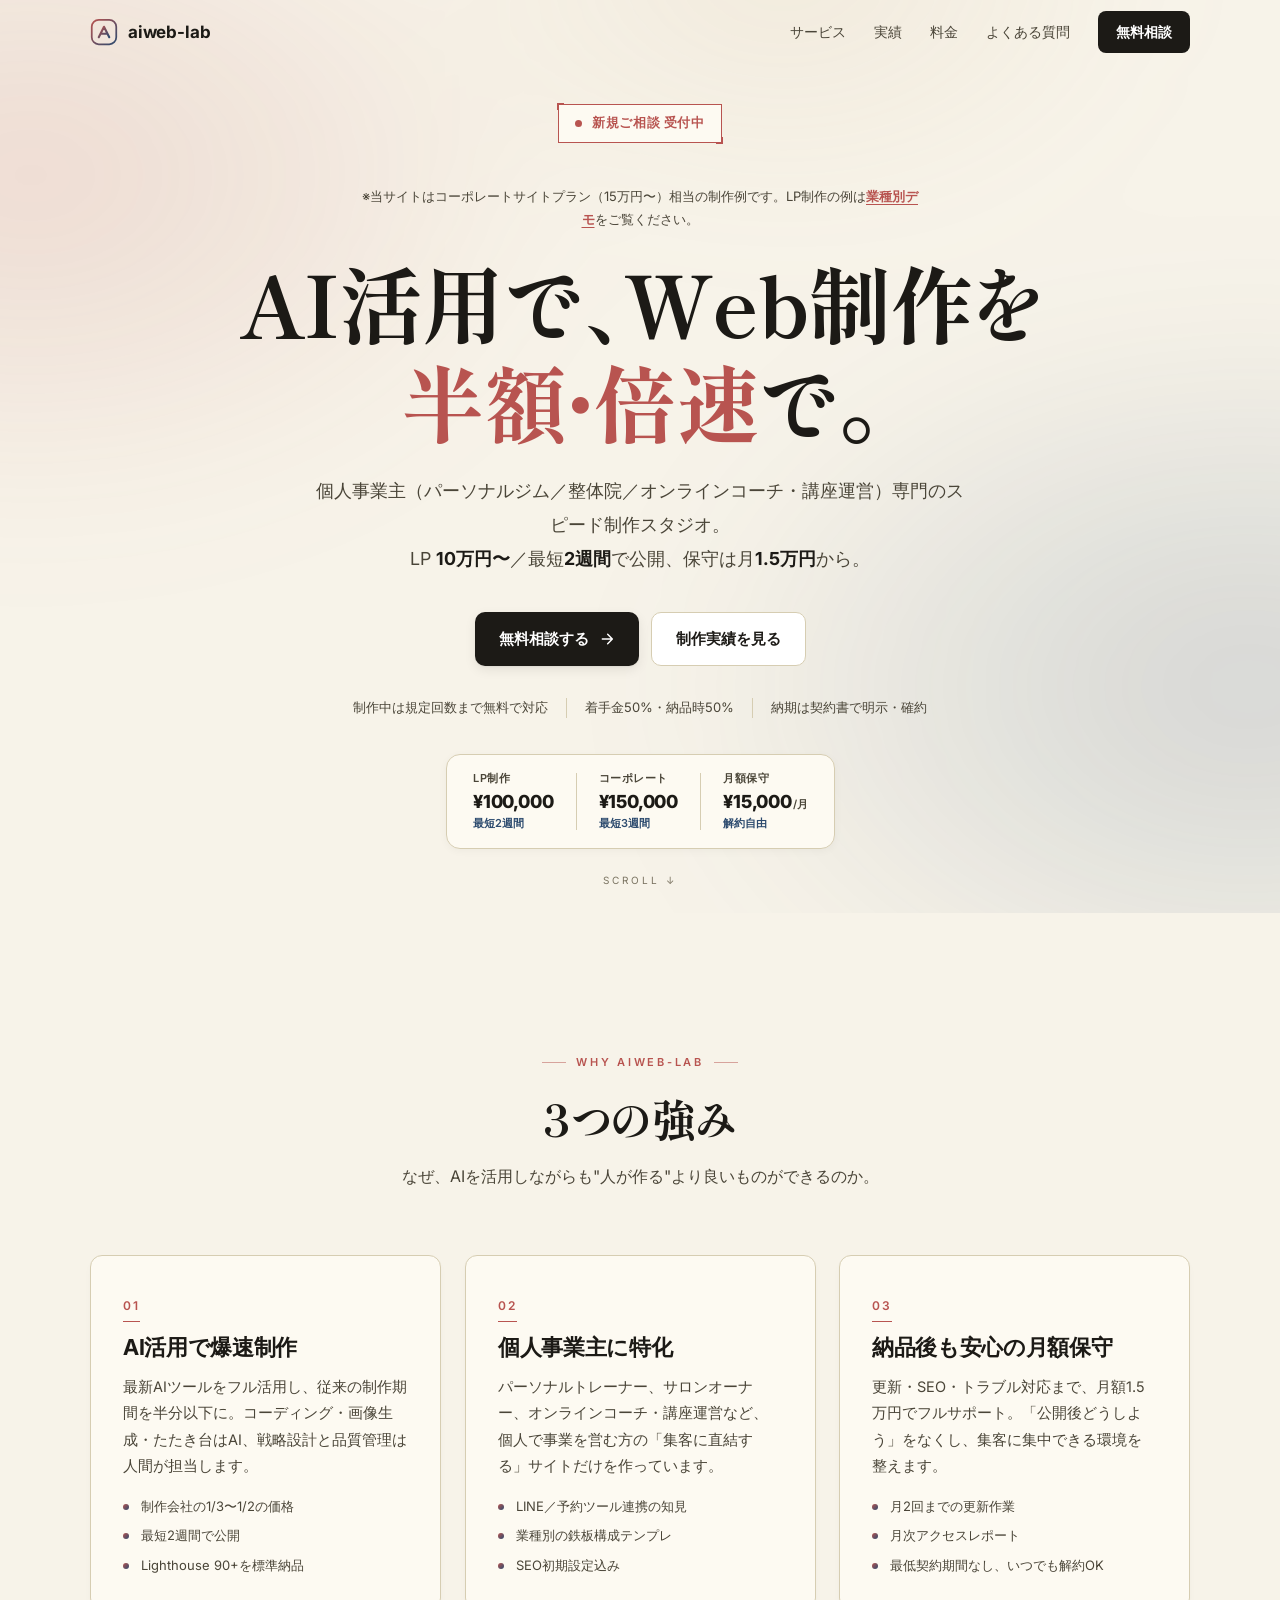
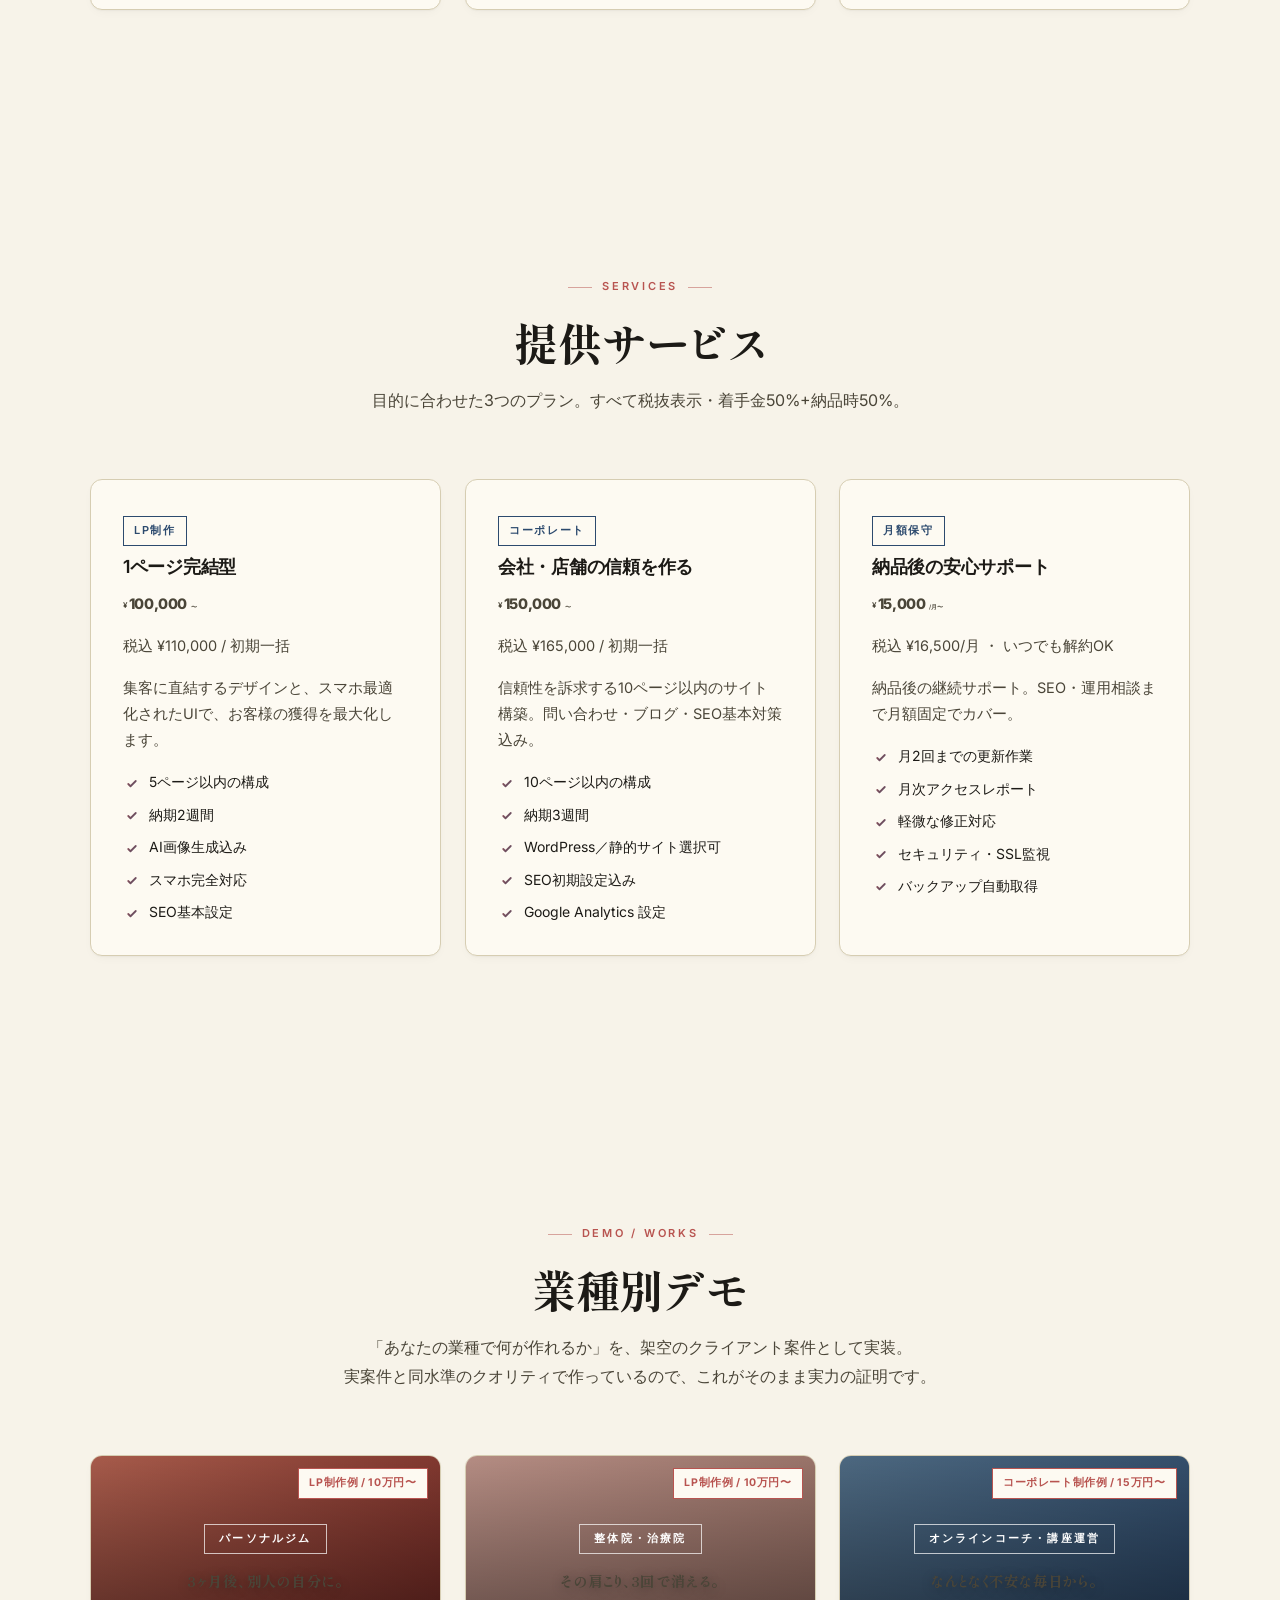
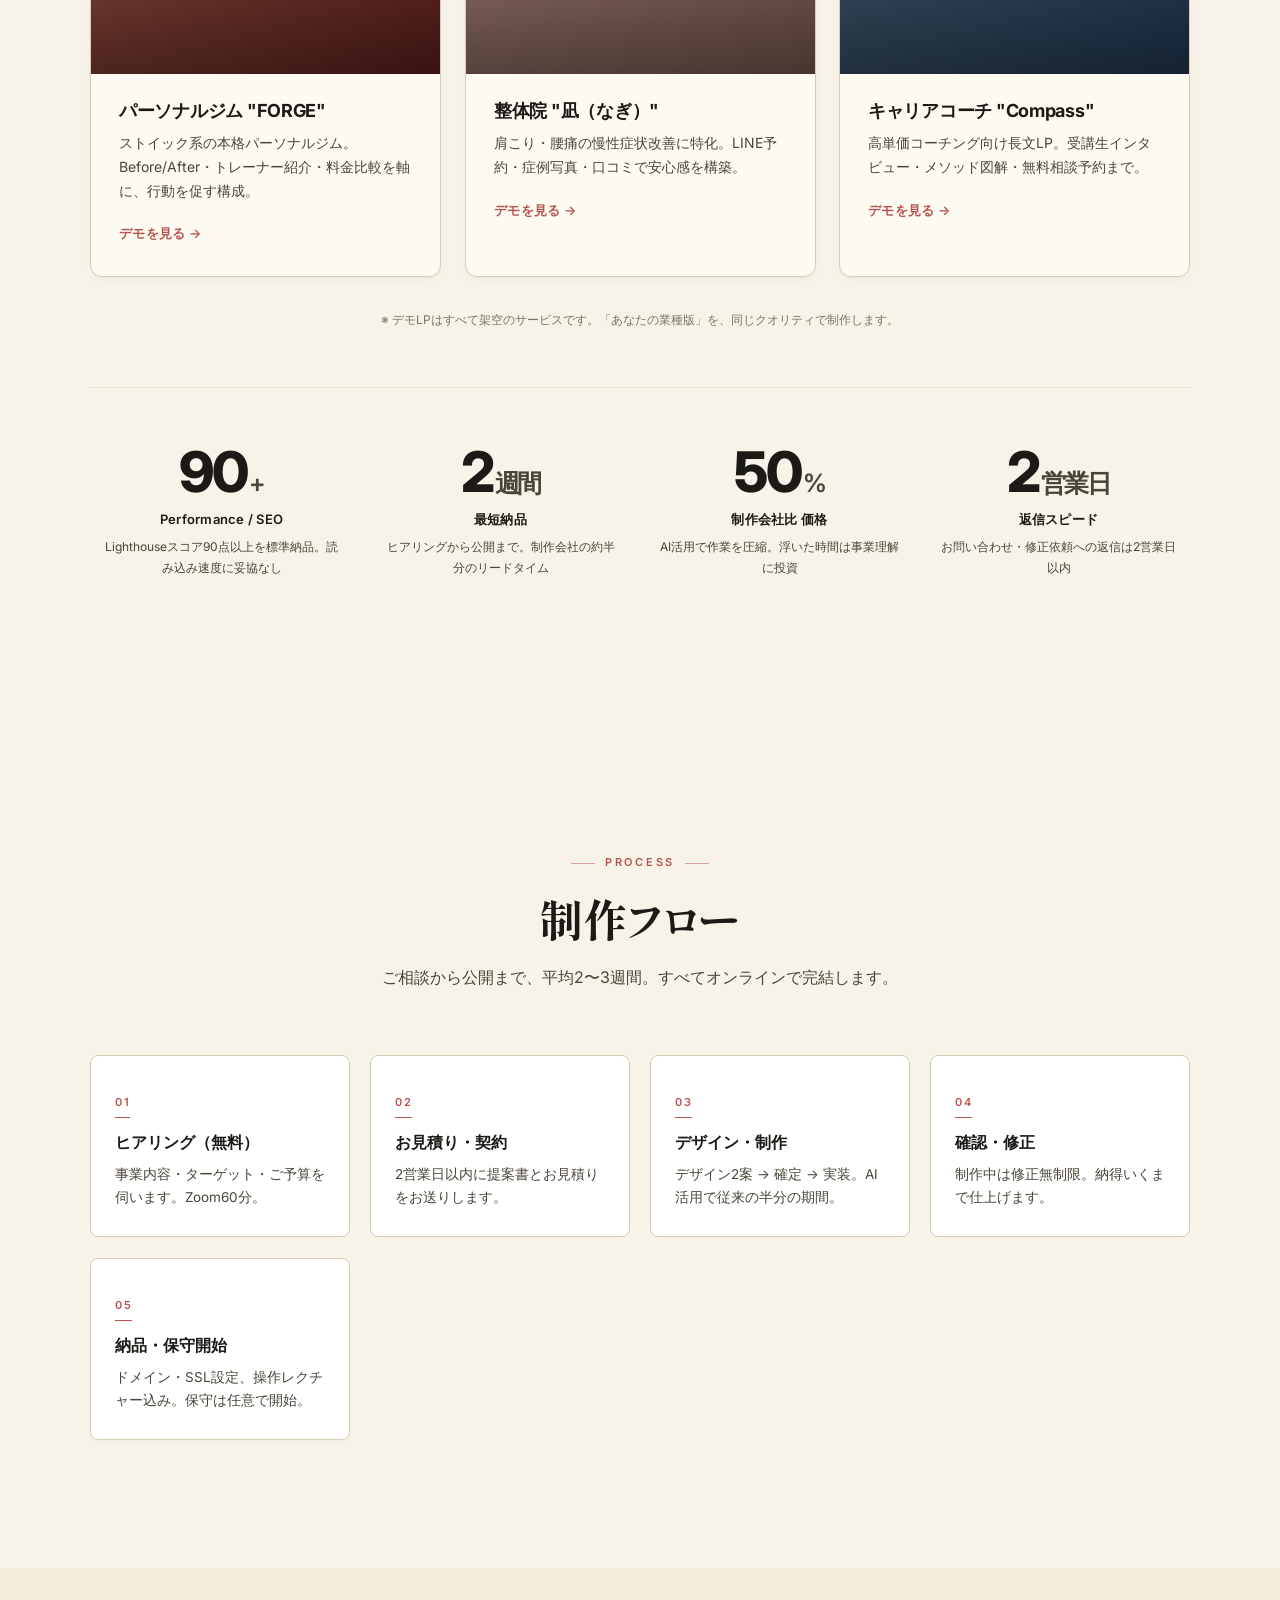
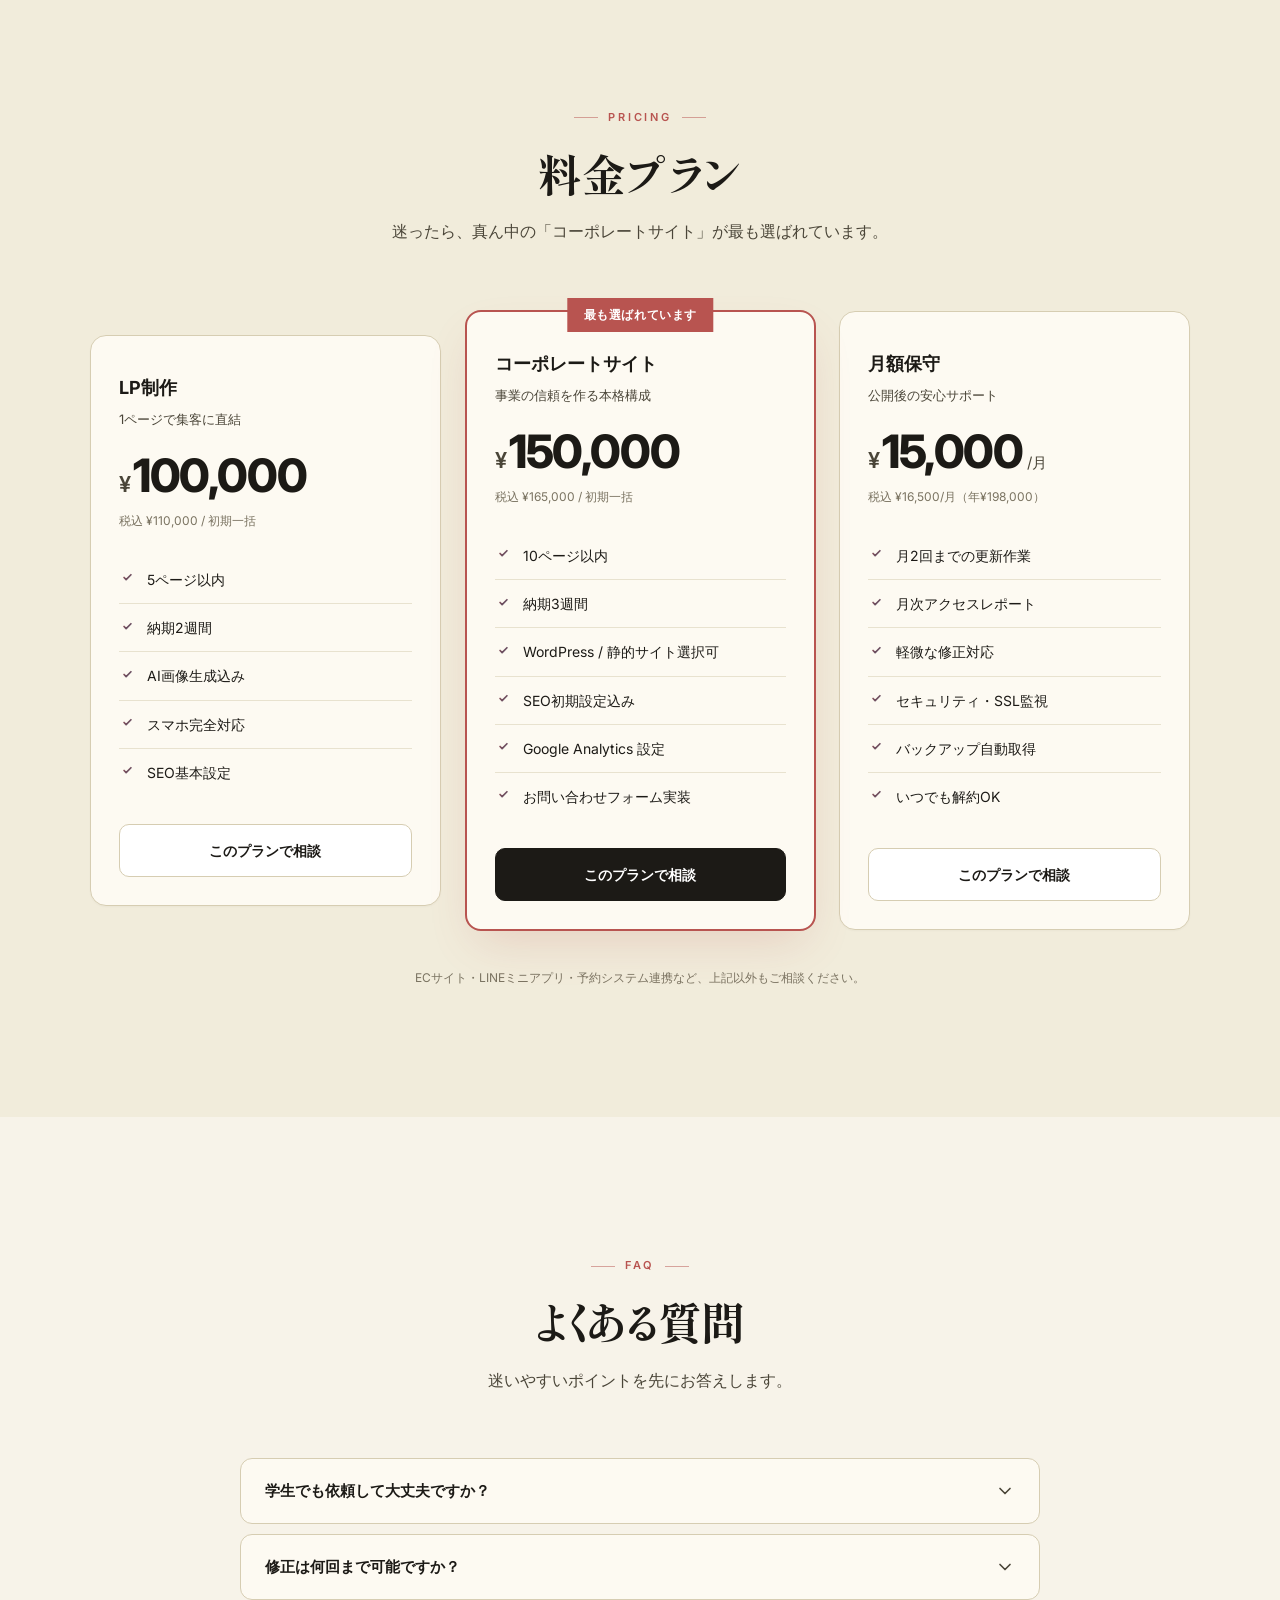
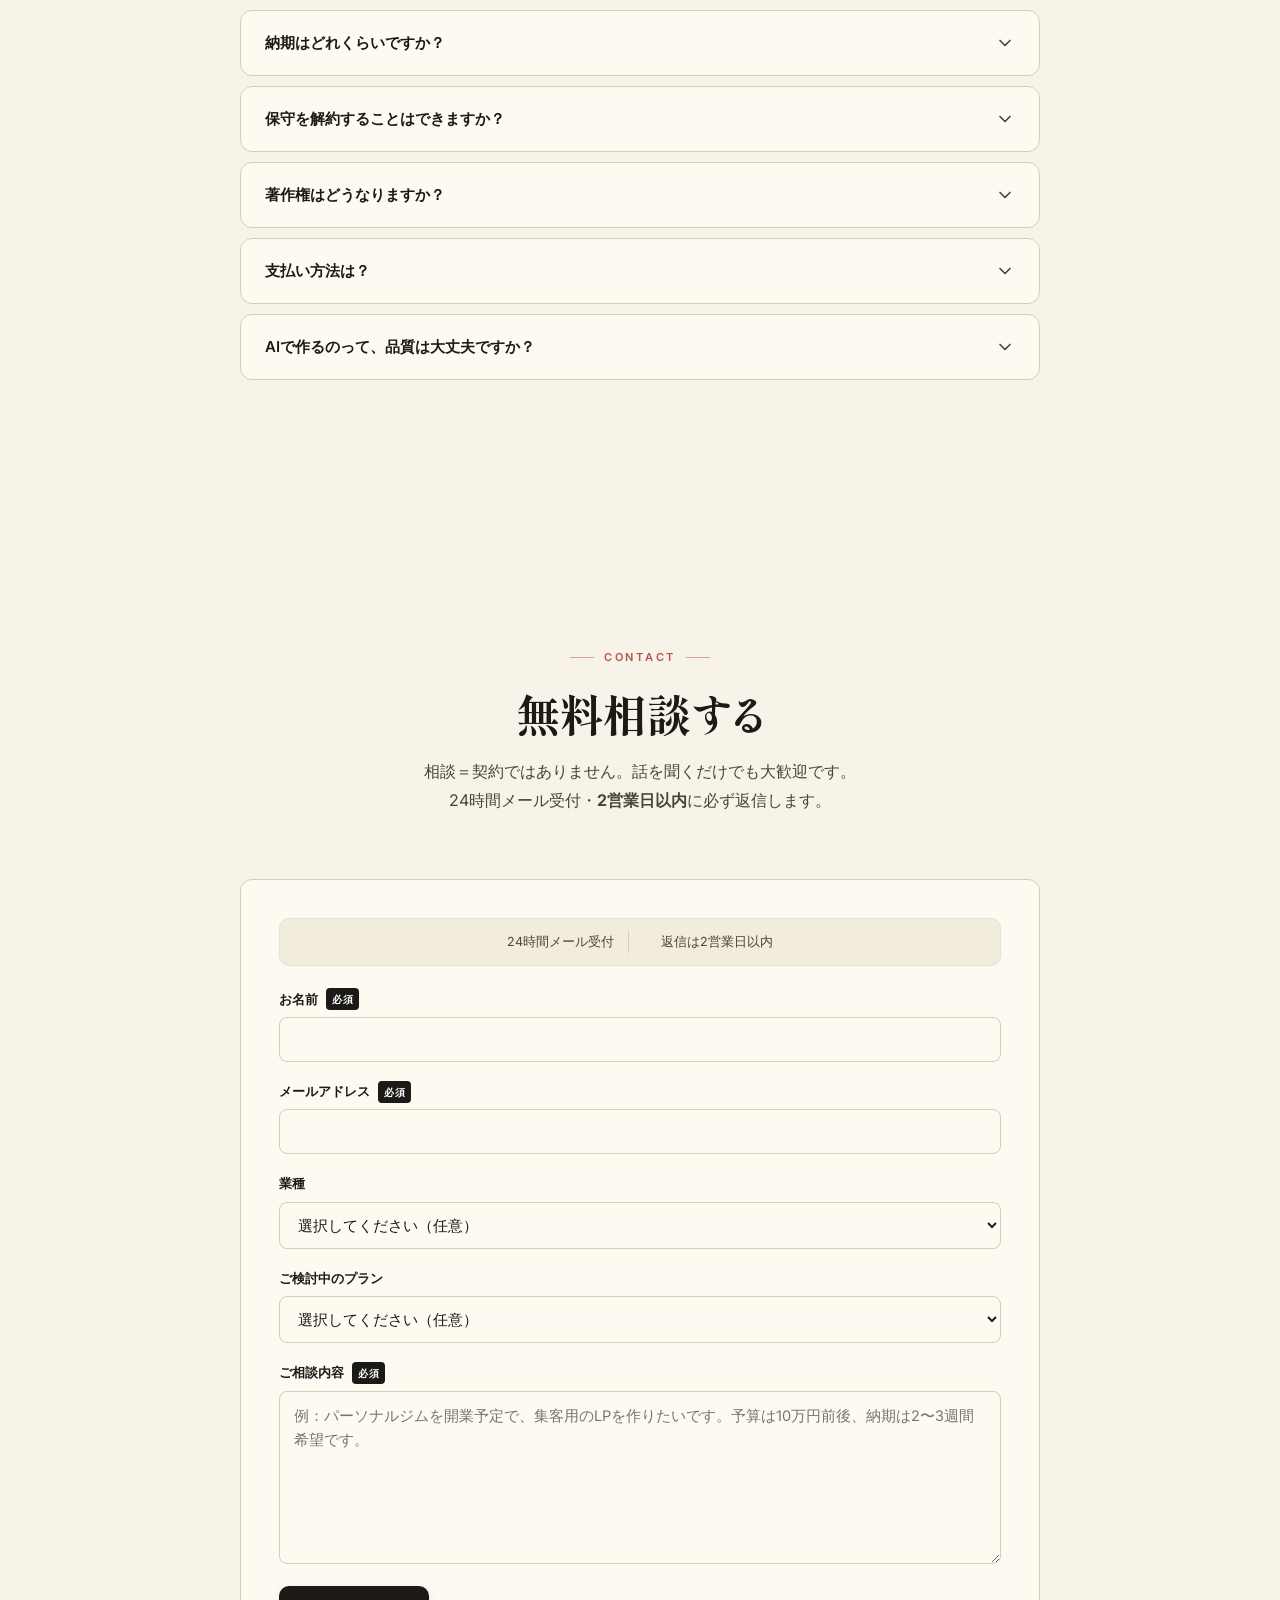
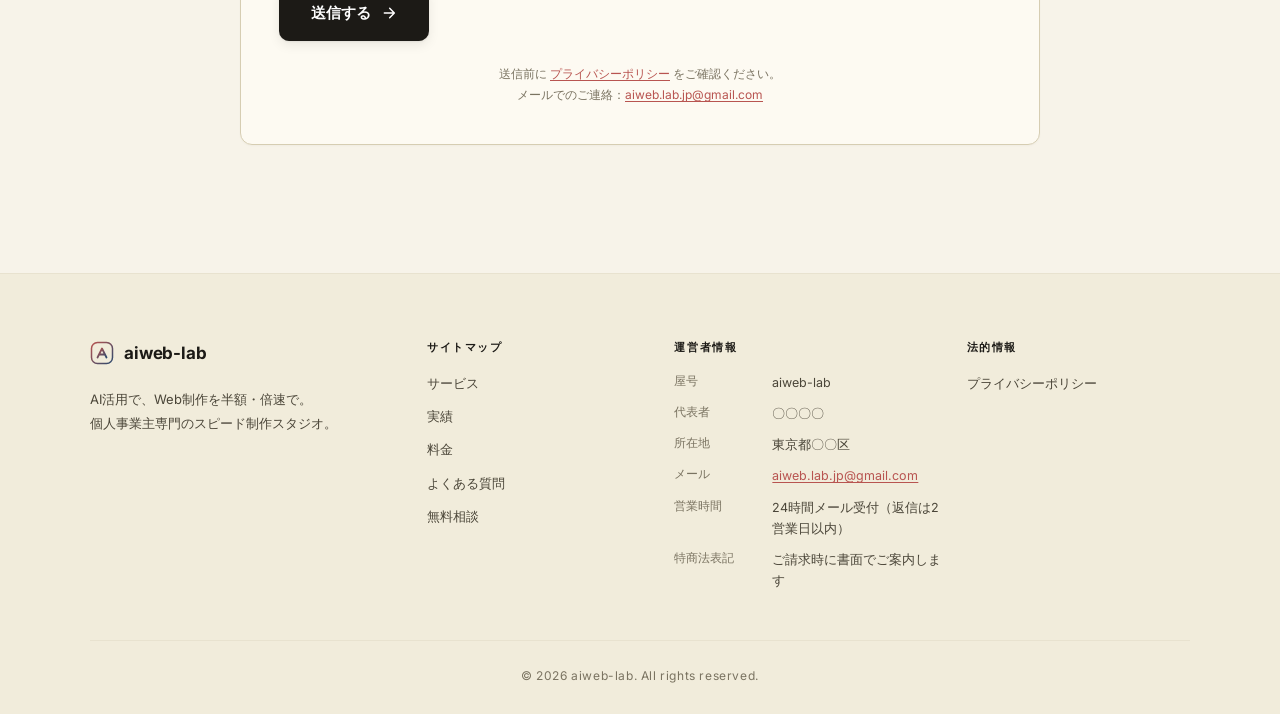
==== index.html @ 54e16741 "Add files via upload" ====
<!DOCTYPE html>
<html lang="ja">
<head>
<meta charset="UTF-8">
<meta name="viewport" content="width=device-width,initial-scale=1,viewport-fit=cover">
<meta name="format-detection" content="telephone=no">
<meta name="theme-color" content="#ffffff">

<title>aiweb-lab｜AI活用で、Web制作を半額・倍速で。個人事業主専門のスピード制作スタジオ</title>
<meta name="description" content="aiweb-labは個人事業主（パーソナルジム・整体院・オンラインコーチ）専門のWeb制作スタジオ。AI活用で従来の半額・倍速。LP10万円〜／コーポレート15万円〜／月額保守1.5万円。最短2週間で公開。">
<meta name="robots" content="index,follow,max-image-preview:large">
<link rel="canonical" href="https://aiweb-lab.com/">

<meta property="og:type" content="website">
<meta property="og:site_name" content="aiweb-lab">
<meta property="og:title" content="aiweb-lab｜AI活用で、Web制作を半額・倍速で。">
<meta property="og:description" content="個人事業主専門。LP10万円〜／コーポレート15万円〜／保守1.5万円/月。AI活用で最短2週間納品。">
<meta property="og:url" content="https://aiweb-lab.com/">
<meta property="og:image" content="https://aiweb-lab.com/assets/img/og-image.png">
<meta property="og:image:width" content="1200">
<meta property="og:image:height" content="630">
<meta property="og:locale" content="ja_JP">
<meta name="twitter:card" content="summary_large_image">
<meta name="twitter:title" content="aiweb-lab｜AI活用で、Web制作を半額・倍速で。">
<meta name="twitter:description" content="個人事業主専門のスピード制作スタジオ。LP10万円〜／最短2週間。">
<meta name="twitter:image" content="https://aiweb-lab.com/assets/img/og-image.png">

<link rel="icon" href="assets/img/favicon.ico" sizes="32x32">
<link rel="icon" href="assets/img/icon.svg" type="image/svg+xml">
<link rel="apple-touch-icon" href="assets/img/apple-touch-icon.png">

<link rel="preconnect" href="https://fonts.googleapis.com">
<link rel="preconnect" href="https://fonts.gstatic.com" crossorigin>
<link rel="preload" as="style" href="https://fonts.googleapis.com/css2?family=Inter:wght@400;500;600;700&family=Shippori+Mincho:wght@500;700;800&display=swap" onload="this.onload=null;this.rel='stylesheet'">
<noscript><link rel="stylesheet" href="https://fonts.googleapis.com/css2?family=Inter:wght@400;500;600;700&family=Shippori+Mincho:wght@500;700;800&display=swap"></noscript>
<link rel="stylesheet" href="assets/css/style.css">

<script type="application/ld+json">
{
  "@context":"https://schema.org",
  "@graph":[
    {
      "@type":"Organization",
      "@id":"https://aiweb-lab.com/#org",
      "name":"aiweb-lab",
      "alternateName":"AI Web Lab",
      "url":"https://aiweb-lab.com/",
      "logo":"https://aiweb-lab.com/assets/img/logo.png",
      "description":"AIを活用した個人事業主向けWeb制作・保守運用スタジオ",
      "areaServed":"JP",
      "foundingDate":"2026",
      "email":"aiweb.lab.jp@gmail.com"
    },
    {
      "@type":"Service",
      "@id":"https://aiweb-lab.com/#svc",
      "name":"AI活用Webサイト制作",
      "provider":{"@id":"https://aiweb-lab.com/#org"},
      "areaServed":"JP",
      "serviceType":"Web Development",
      "offers":[
        {"@type":"Offer","name":"LP制作","price":"100000","priceCurrency":"JPY"},
        {"@type":"Offer","name":"コーポレートサイト制作","price":"150000","priceCurrency":"JPY"},
        {"@type":"Offer","name":"月額保守","price":"15000","priceCurrency":"JPY","priceSpecification":{"@type":"UnitPriceSpecification","billingIncrement":1,"unitCode":"MON"}}
      ]
    },
    {
      "@type":"FAQPage",
      "mainEntity":[
        {"@type":"Question","name":"学生でも依頼して大丈夫ですか？","acceptedAnswer":{"@type":"Answer","text":"はい、もちろんです。実務経験と最新AIツールを活用し、プロと同等の品質を提供しています。デモサイトもご覧いただけます。"}},
        {"@type":"Question","name":"修正は何回まで可能ですか？","acceptedAnswer":{"@type":"Answer","text":"制作期間中は無制限です。納品後は月額保守内で対応します。"}},
        {"@type":"Question","name":"納期はどれくらいですか？","acceptedAnswer":{"@type":"Answer","text":"LPで2週間、コーポレートで3週間が目安です。お急ぎの場合はご相談ください。"}},
        {"@type":"Question","name":"保守は解約できますか？","acceptedAnswer":{"@type":"Answer","text":"はい、いつでも可能です。最低契約期間はありません。"}},
        {"@type":"Question","name":"著作権はどうなりますか？","acceptedAnswer":{"@type":"Answer","text":"納品後、デザイン・コードの権利はすべてお客様に帰属します。"}},
        {"@type":"Question","name":"支払い方法は？","acceptedAnswer":{"@type":"Answer","text":"銀行振込に対応しています。着手金50% + 納品時50%の2回払いが基本です。"}}
      ]
    }
  ]
}
</script>

<!-- GA4 (本番ドメインでのみロード。G-XXXXXXXXXX を実IDに差し替え) -->
<script>
window.dataLayer=window.dataLayer||[];function gtag(){dataLayer.push(arguments)}
if(location.hostname==='aiweb-lab.com'){
  const s=document.createElement('script');
  s.async=true;s.src='https://www.googletagmanager.com/gtag/js?id=G-XXXXXXXXXX';
  document.head.appendChild(s);
  gtag('js',new Date());
  gtag('config','G-XXXXXXXXXX',{anonymize_ip:true});
}
</script>
</head>
<body>

<a class="skip-link" href="#main">本文へスキップ</a>

<header class="site-header" data-elevated="false">
  <div class="container header-inner">
    <a href="#" class="brand" aria-label="aiweb-lab トップへ">
      <span class="brand-mark" aria-hidden="true">
        <svg viewBox="0 0 32 32" width="28" height="28"><defs><linearGradient id="lg" x1="0" y1="0" x2="1" y2="1"><stop offset="0%" stop-color="#b85450"/><stop offset="100%" stop-color="#2c4a6e"/></linearGradient></defs><rect x="2" y="2" width="28" height="28" rx="8" fill="none" stroke="url(#lg)" stroke-width="2"/><path d="M10 22 L16 10 L22 22 M12.5 18 H19.5" stroke="url(#lg)" stroke-width="2.4" stroke-linecap="round" stroke-linejoin="round" fill="none"/></svg>
      </span>
      <span class="brand-text">aiweb-lab</span>
    </a>
    <nav class="site-nav" id="site-nav" data-open="false" aria-label="グローバルナビ">
      <a href="#services">サービス</a>
      <a href="#demos">実績</a>
      <a href="#pricing">料金</a>
      <a href="#faq">よくある質問</a>
      <a class="nav-cta" href="#contact">無料相談</a>
    </nav>
    <button class="burger" aria-expanded="false" aria-controls="site-nav" aria-label="メニューを開く">
      <span></span><span></span><span></span>
    </button>
  </div>
</header>

<main id="main">

<!-- ============ HERO ============ -->
<section class="hero" aria-labelledby="hero-h">
  <div class="hero-bg" aria-hidden="true"></div>
  <div class="hero-grain" aria-hidden="true"></div>
  <div class="container hero-inner">
    <span class="badge reveal">
      <i class="dot" aria-hidden="true"></i>
      新規ご相談 受付中
    </span>
    <p class="hero-notice reveal" style="--d:.03s">
      ※当サイトはコーポレートサイトプラン（15万円〜）相当の制作例です。LP制作の例は<a href="#demos">業種別デモ</a>をご覧ください。
    </p>
    <h1 id="hero-h" class="reveal" style="--d:.05s">
      AI活用で、Web制作を<br>
      <span class="grad">半額・倍速</span>で。
    </h1>
    <p class="hero-sub reveal" style="--d:.15s">
      個人事業主（パーソナルジム／整体院／オンラインコーチ・講座運営）専門のスピード制作スタジオ。<br>
      LP <b>10万円〜</b>／最短<b>2週間</b>で公開、保守は月<b>1.5万円</b>から。
    </p>
    <div class="cta-row reveal" style="--d:.25s">
      <a class="btn-primary magnet" href="#contact">
        無料相談する
        <svg width="16" height="16" viewBox="0 0 24 24" fill="none" aria-hidden="true"><path d="M5 12h14M13 5l7 7-7 7" stroke="currentColor" stroke-width="2.2" stroke-linecap="round" stroke-linejoin="round"/></svg>
      </a>
      <a class="btn-ghost" href="#demos">制作実績を見る</a>
    </div>
    <ul class="hero-trust reveal" style="--d:.35s">
      <li>制作中は規定回数まで無料で対応</li>
      <li>着手金50%・納品時50%</li>
      <li>納期は契約書で明示・確約</li>
    </ul>
    <div class="hero-meta reveal" style="--d:.45s" role="list" aria-label="プラン早見表">
      <div class="meta-item" role="listitem" aria-label="LP制作 10万円 最短2週間"><span class="meta-label">LP制作</span><span class="meta-val">¥100,000</span><span class="meta-sub">最短2週間</span></div>
      <div class="meta-sep" aria-hidden="true"></div>
      <div class="meta-item" role="listitem" aria-label="コーポレートサイト 15万円 最短3週間"><span class="meta-label">コーポレート</span><span class="meta-val">¥150,000</span><span class="meta-sub">最短3週間</span></div>
      <div class="meta-sep" aria-hidden="true"></div>
      <div class="meta-item" role="listitem" aria-label="月額保守 1万5000円 解約自由"><span class="meta-label">月額保守</span><span class="meta-val">¥15,000<small>/月</small></span><span class="meta-sub">解約自由</span></div>
    </div>
  </div>
  <div class="scroll-hint" aria-hidden="true">SCROLL ↓</div>
</section>

<!-- ============ STRENGTHS ============ -->
<section id="strengths" class="section" aria-labelledby="s-strengths">
  <div class="container">
    <header class="section-head">
      <span class="eyebrow">Why aiweb-lab</span>
      <h2 id="s-strengths" class="reveal">3つの強み</h2>
      <p class="lead reveal" style="--d:.1s">なぜ、AIを活用しながらも"人が作る"より良いものができるのか。</p>
    </header>
    <div class="grid-3">
      <article class="card reveal" style="--d:.1s">
        <div class="card-num" aria-hidden="true">01</div>
        <h3>AI活用で爆速制作</h3>
        <p>最新AIツールをフル活用し、従来の制作期間を半分以下に。コーディング・画像生成・たたき台はAI、戦略設計と品質管理は人間が担当します。</p>
        <ul class="micro">
          <li>制作会社の1/3〜1/2の価格</li>
          <li>最短2週間で公開</li>
          <li>Lighthouse 90+を標準納品</li>
        </ul>
      </article>
      <article class="card reveal" style="--d:.2s">
        <div class="card-num" aria-hidden="true">02</div>
        <h3>個人事業主に特化</h3>
        <p>パーソナルトレーナー、サロンオーナー、オンラインコーチ・講座運営など、個人で事業を営む方の「集客に直結する」サイトだけを作っています。</p>
        <ul class="micro">
          <li>LINE／予約ツール連携の知見</li>
          <li>業種別の鉄板構成テンプレ</li>
          <li>SEO初期設定込み</li>
        </ul>
      </article>
      <article class="card reveal" style="--d:.3s">
        <div class="card-num" aria-hidden="true">03</div>
        <h3>納品後も安心の月額保守</h3>
        <p>更新・SEO・トラブル対応まで、月額1.5万円でフルサポート。「公開後どうしよう」をなくし、集客に集中できる環境を整えます。</p>
        <ul class="micro">
          <li>月2回までの更新作業</li>
          <li>月次アクセスレポート</li>
          <li>最低契約期間なし、いつでも解約OK</li>
        </ul>
      </article>
    </div>
  </div>
</section>

<!-- ============ SERVICES ============ -->
<section id="services" class="section" aria-labelledby="s-services">
  <div class="container">
    <header class="section-head">
      <span class="eyebrow">Services</span>
      <h2 id="s-services" class="reveal">提供サービス</h2>
      <p class="lead reveal" style="--d:.1s">目的に合わせた3つのプラン。すべて税抜表示・着手金50%+納品時50%。</p>
    </header>
    <div class="grid-3 services-grid">
      <article class="card service reveal" style="--d:.1s">
        <header>
          <span class="tag">LP制作</span>
          <h3>1ページ完結型</h3>
        </header>
        <p class="service-price"><span>¥</span>100,000<span class="unit">〜</span></p>
        <p class="service-tax">税込 ¥110,000 / 初期一括</p>
        <p>集客に直結するデザインと、スマホ最適化されたUIで、お客様の獲得を最大化します。</p>
        <ul class="checks">
          <li>5ページ以内の構成</li>
          <li>納期2週間</li>
          <li>AI画像生成込み</li>
          <li>スマホ完全対応</li>
          <li>SEO基本設定</li>
        </ul>
      </article>
      <article class="card service reveal" style="--d:.2s">
        <header>
          <span class="tag">コーポレート</span>
          <h3>会社・店舗の信頼を作る</h3>
        </header>
        <p class="service-price"><span>¥</span>150,000<span class="unit">〜</span></p>
        <p class="service-tax">税込 ¥165,000 / 初期一括</p>
        <p>信頼性を訴求する10ページ以内のサイト構築。問い合わせ・ブログ・SEO基本対策込み。</p>
        <ul class="checks">
          <li>10ページ以内の構成</li>
          <li>納期3週間</li>
          <li>WordPress／静的サイト選択可</li>
          <li>SEO初期設定込み</li>
          <li>Google Analytics 設定</li>
        </ul>
      </article>
      <article class="card service reveal" style="--d:.3s">
        <header>
          <span class="tag">月額保守</span>
          <h3>納品後の安心サポート</h3>
        </header>
        <p class="service-price"><span>¥</span>15,000<span class="unit">/月〜</span></p>
        <p class="service-tax">税込 ¥16,500/月 ・ いつでも解約OK</p>
        <p>納品後の継続サポート。SEO・運用相談まで月額固定でカバー。</p>
        <ul class="checks">
          <li>月2回までの更新作業</li>
          <li>月次アクセスレポート</li>
          <li>軽微な修正対応</li>
          <li>セキュリティ・SSL監視</li>
          <li>バックアップ自動取得</li>
        </ul>
      </article>
    </div>
  </div>
</section>

<!-- ============ DEMOS (works兼) ============ -->
<section id="demos" class="section" aria-labelledby="s-demos">
  <div class="container">
    <header class="section-head">
      <span class="eyebrow">Demo / Works</span>
      <h2 id="s-demos" class="reveal">業種別デモ</h2>
      <p class="lead reveal" style="--d:.1s">
        「あなたの業種で何が作れるか」を、架空のクライアント案件として実装。<br>
        実案件と同水準のクオリティで作っているので、これがそのまま実力の証明です。
      </p>
    </header>
    <div class="grid-3 demos-grid">
      <a class="card demo reveal" href="demos/gym.html" style="--d:.1s">
        <div class="demo-thumb gym" aria-hidden="true">
          <span class="plan-tag">LP制作例 / 10万円〜</span>
          <div class="thumb-overlay"></div>
          <div class="thumb-content">
            <span class="thumb-tag">パーソナルジム</span>
            <p class="thumb-h">3ヶ月後、別人の自分に。</p>
          </div>
        </div>
        <div class="demo-body">
          <h3>パーソナルジム "FORGE"</h3>
          <p>ストイック系の本格パーソナルジム。Before/After・トレーナー紹介・料金比較を軸に、行動を促す構成。</p>
          <span class="demo-link">デモを見る →</span>
        </div>
      </a>
      <a class="card demo reveal" href="demos/salon.html" style="--d:.2s">
        <div class="demo-thumb salon" aria-hidden="true">
          <span class="plan-tag">LP制作例 / 10万円〜</span>
          <div class="thumb-overlay"></div>
          <div class="thumb-content">
            <span class="thumb-tag">整体院・治療院</span>
            <p class="thumb-h">その肩こり、3回で消える。</p>
          </div>
        </div>
        <div class="demo-body">
          <h3>整体院 "凪（なぎ）"</h3>
          <p>肩こり・腰痛の慢性症状改善に特化。LINE予約・症例写真・口コミで安心感を構築。</p>
          <span class="demo-link">デモを見る →</span>
        </div>
      </a>
      <a class="card demo reveal" href="demos/coach.html" style="--d:.3s">
        <div class="demo-thumb coach" aria-hidden="true">
          <span class="plan-tag">コーポレート制作例 / 15万円〜</span>
          <div class="thumb-overlay"></div>
          <div class="thumb-content">
            <span class="thumb-tag">オンラインコーチ・講座運営</span>
            <p class="thumb-h">なんとなく不安な毎日から。</p>
          </div>
        </div>
        <div class="demo-body">
          <h3>キャリアコーチ "Compass"</h3>
          <p>高単価コーチング向け長文LP。受講生インタビュー・メソッド図解・無料相談予約まで。</p>
          <span class="demo-link">デモを見る →</span>
        </div>
      </a>
    </div>
    <p class="demos-note">
      ※ デモLPはすべて架空のサービスです。「あなたの業種版」を、同じクオリティで制作します。
    </p>

    <div class="metrics" aria-label="納品クオリティ指標">
      <div class="metric reveal">
        <div class="metric-num">90<small>+</small></div>
        <div class="metric-lbl">Performance / SEO</div>
        <div class="metric-desc">Lighthouseスコア90点以上を標準納品。読み込み速度に妥協なし</div>
      </div>
      <div class="metric reveal" style="--d:.1s">
        <div class="metric-num">2<small>週間</small></div>
        <div class="metric-lbl">最短納品</div>
        <div class="metric-desc">ヒアリングから公開まで。制作会社の約半分のリードタイム</div>
      </div>
      <div class="metric reveal" style="--d:.2s">
        <div class="metric-num">50<small>%</small></div>
        <div class="metric-lbl">制作会社比 価格</div>
        <div class="metric-desc">AI活用で作業を圧縮。浮いた時間は事業理解に投資</div>
      </div>
      <div class="metric reveal" style="--d:.3s">
        <div class="metric-num">2<small>営業日</small></div>
        <div class="metric-lbl">返信スピード</div>
        <div class="metric-desc">お問い合わせ・修正依頼への返信は2営業日以内</div>
      </div>
    </div>
  </div>
</section>

<!-- ============ FLOW ============ -->
<section id="flow" class="section" aria-labelledby="s-flow">
  <div class="container">
    <header class="section-head">
      <span class="eyebrow">Process</span>
      <h2 id="s-flow" class="reveal">制作フロー</h2>
      <p class="lead reveal" style="--d:.1s">ご相談から公開まで、平均2〜3週間。すべてオンラインで完結します。</p>
    </header>
    <ol class="flow">
      <li class="reveal" style="--d:.05s">
        <span class="step">01</span>
        <h3>ヒアリング（無料）</h3>
        <p>事業内容・ターゲット・ご予算を伺います。Zoom60分。</p>
      </li>
      <li class="reveal" style="--d:.1s">
        <span class="step">02</span>
        <h3>お見積り・契約</h3>
        <p>2営業日以内に提案書とお見積りをお送りします。</p>
      </li>
      <li class="reveal" style="--d:.15s">
        <span class="step">03</span>
        <h3>デザイン・制作</h3>
        <p>デザイン2案 → 確定 → 実装。AI活用で従来の半分の期間。</p>
      </li>
      <li class="reveal" style="--d:.2s">
        <span class="step">04</span>
        <h3>確認・修正</h3>
        <p>制作中は修正無制限。納得いくまで仕上げます。</p>
      </li>
      <li class="reveal" style="--d:.25s">
        <span class="step">05</span>
        <h3>納品・保守開始</h3>
        <p>ドメイン・SSL設定、操作レクチャー込み。保守は任意で開始。</p>
      </li>
    </ol>
  </div>
</section>

<!-- ============ PRICING ============ -->
<section id="pricing" class="section pricing" aria-labelledby="s-pricing">
  <div class="container">
    <header class="section-head">
      <span class="eyebrow">Pricing</span>
      <h2 id="s-pricing" class="reveal">料金プラン</h2>
      <p class="lead reveal" style="--d:.1s">迷ったら、真ん中の「コーポレートサイト」が最も選ばれています。</p>
    </header>
    <div class="plans">
      <article class="plan reveal" style="--d:.1s">
        <h3 class="plan-name">LP制作</h3>
        <p class="plan-desc">1ページで集客に直結</p>
        <p class="plan-price"><span class="cur">¥</span><span class="amt">100,000</span></p>
        <p class="plan-tax">税込 ¥110,000 / 初期一括</p>
        <ul class="plan-feats">
          <li>5ページ以内</li>
          <li>納期2週間</li>
          <li>AI画像生成込み</li>
          <li>スマホ完全対応</li>
          <li>SEO基本設定</li>
        </ul>
        <a class="plan-cta" href="#contact">このプランで相談</a>
      </article>

      <article class="plan plan-featured reveal" style="--d:.2s">
        <span class="plan-badge">最も選ばれています</span>
        <h3 class="plan-name">コーポレートサイト</h3>
        <p class="plan-desc">事業の信頼を作る本格構成</p>
        <p class="plan-price"><span class="cur">¥</span><span class="amt">150,000</span></p>
        <p class="plan-tax">税込 ¥165,000 / 初期一括</p>
        <ul class="plan-feats">
          <li>10ページ以内</li>
          <li>納期3週間</li>
          <li>WordPress / 静的サイト選択可</li>
          <li>SEO初期設定込み</li>
          <li>Google Analytics 設定</li>
          <li>お問い合わせフォーム実装</li>
        </ul>
        <a class="plan-cta plan-cta-primary" href="#contact">このプランで相談</a>
      </article>

      <article class="plan reveal" style="--d:.3s">
        <h3 class="plan-name">月額保守</h3>
        <p class="plan-desc">公開後の安心サポート</p>
        <p class="plan-price"><span class="cur">¥</span><span class="amt">15,000</span><span class="per">/月</span></p>
        <p class="plan-tax">税込 ¥16,500/月（年¥198,000）</p>
        <ul class="plan-feats">
          <li>月2回までの更新作業</li>
          <li>月次アクセスレポート</li>
          <li>軽微な修正対応</li>
          <li>セキュリティ・SSL監視</li>
          <li>バックアップ自動取得</li>
          <li>いつでも解約OK</li>
        </ul>
        <a class="plan-cta" href="#contact">このプランで相談</a>
      </article>
    </div>
    <p class="plans-note">
      ECサイト・LINEミニアプリ・予約システム連携など、上記以外もご相談ください。
    </p>
  </div>
</section>

<!-- ============ FAQ ============ -->
<section id="faq" class="section" aria-labelledby="s-faq">
  <div class="container narrow">
    <header class="section-head">
      <span class="eyebrow">FAQ</span>
      <h2 id="s-faq" class="reveal">よくある質問</h2>
      <p class="lead reveal" style="--d:.1s">迷いやすいポイントを先にお答えします。</p>
    </header>
    <div class="faq-list">
      <details class="faq-item">
        <summary>
          <span>学生でも依頼して大丈夫ですか？</span>
          <svg class="chev" viewBox="0 0 24 24" aria-hidden="true"><path d="M6 9l6 6 6-6" stroke="currentColor" stroke-width="2" fill="none" stroke-linecap="round" stroke-linejoin="round"/></svg>
        </summary>
        <div class="faq-body"><p>はい、もちろんです。実務経験と最新のAIツールを活用し、プロと同等の品質を提供しています。デモLPと月額保守の運用体制で、納品後も継続的にサポート可能です。</p></div>
      </details>
      <details class="faq-item">
        <summary>
          <span>修正は何回まで可能ですか？</span>
          <svg class="chev" viewBox="0 0 24 24" aria-hidden="true"><path d="M6 9l6 6 6-6" stroke="currentColor" stroke-width="2" fill="none" stroke-linecap="round" stroke-linejoin="round"/></svg>
        </summary>
        <div class="faq-body"><p>制作中は規定回数まで無料です。納品後は月額保守内（月2回まで）で対応します。</p></div>
      </details>
      <details class="faq-item">
        <summary>
          <span>納期はどれくらいですか？</span>
          <svg class="chev" viewBox="0 0 24 24" aria-hidden="true"><path d="M6 9l6 6 6-6" stroke="currentColor" stroke-width="2" fill="none" stroke-linecap="round" stroke-linejoin="round"/></svg>
        </summary>
        <div class="faq-body"><p>LPで2週間、コーポレートで3週間が目安です。お急ぎの場合は1週間〜での対応もご相談ください（特急料金あり）。</p></div>
      </details>
      <details class="faq-item">
        <summary>
          <span>保守を解約することはできますか？</span>
          <svg class="chev" viewBox="0 0 24 24" aria-hidden="true"><path d="M6 9l6 6 6-6" stroke="currentColor" stroke-width="2" fill="none" stroke-linecap="round" stroke-linejoin="round"/></svg>
        </summary>
        <div class="faq-body"><p>はい、いつでも可能です。最低契約期間はありません。月の途中解約も日割り対応します。</p></div>
      </details>
      <details class="faq-item">
        <summary>
          <span>著作権はどうなりますか？</span>
          <svg class="chev" viewBox="0 0 24 24" aria-hidden="true"><path d="M6 9l6 6 6-6" stroke="currentColor" stroke-width="2" fill="none" stroke-linecap="round" stroke-linejoin="round"/></svg>
        </summary>
        <div class="faq-body"><p>納品後、デザイン・コードの権利はすべてお客様に帰属します。第三者への譲渡・改変も自由です。</p></div>
      </details>
      <details class="faq-item">
        <summary>
          <span>支払い方法は？</span>
          <svg class="chev" viewBox="0 0 24 24" aria-hidden="true"><path d="M6 9l6 6 6-6" stroke="currentColor" stroke-width="2" fill="none" stroke-linecap="round" stroke-linejoin="round"/></svg>
        </summary>
        <div class="faq-body"><p>銀行振込に対応しています。<b>着手金50% + 納品時50%</b>の2回払いが基本です。法人の場合は請求書払い（月末締め翌月末払い）にも対応します。</p></div>
      </details>
      <details class="faq-item">
        <summary>
          <span>AIで作るのって、品質は大丈夫ですか？</span>
          <svg class="chev" viewBox="0 0 24 24" aria-hidden="true"><path d="M6 9l6 6 6-6" stroke="currentColor" stroke-width="2" fill="none" stroke-linecap="round" stroke-linejoin="round"/></svg>
        </summary>
        <div class="faq-body"><p>よくいただく質問です。答えは「むしろ品質が上がります」。<br>AIに任せるのは <b>コーディング・画像生成・文章のたたき台</b> など作業の部分だけ。<b>事業理解・戦略設計・最終品質チェックは人間が時間をかけて</b> 行います。AIで浮いた時間は、すべてあなたの事業理解に使います。</p></div>
      </details>
    </div>
  </div>
</section>

<!-- ============ CONTACT ============ -->
<section id="contact" class="section contact" aria-labelledby="s-contact">
  <div class="container narrow">
    <header class="section-head">
      <span class="eyebrow">Contact</span>
      <h2 id="s-contact" class="reveal">無料相談する</h2>
      <p class="lead reveal" style="--d:.1s">
        相談＝契約ではありません。話を聞くだけでも大歓迎です。<br>
        24時間メール受付・<b>2営業日以内</b>に必ず返信します。
      </p>
    </header>

    <form class="contact-form reveal" style="--d:.15s" action="https://formspree.io/f/mvzyeqob" method="POST">
      <p class="form-reassure">
        <span>24時間メール受付</span>
        <span>返信は2営業日以内</span>
      </p>
      <input type="hidden" name="_next" value="https://aiweb-lab.com/thanks.html">
      <input type="hidden" name="_subject" value="【aiweb-lab】新しい無料相談">
      <input type="hidden" name="_language" value="ja">
      <div class="form-row">
        <label for="f-name">お名前 <span class="req">必須</span></label>
        <input id="f-name" name="name" type="text" autocomplete="name" required aria-required="true">
      </div>
      <div class="form-row">
        <label for="f-email">メールアドレス <span class="req">必須</span></label>
        <input id="f-email" name="email" type="email" autocomplete="email" required aria-required="true">
      </div>
      <div class="form-row">
        <label for="f-industry">業種</label>
        <select id="f-industry" name="industry">
          <option value="">選択してください（任意）</option>
          <option>パーソナルジム</option>
          <option>整体院・治療院</option>
          <option>オンラインコーチ・講座運営</option>
          <option>その他個人事業主</option>
          <option>法人</option>
        </select>
      </div>
      <div class="form-row">
        <label for="f-plan">ご検討中のプラン</label>
        <select id="f-plan" name="plan">
          <option value="">選択してください（任意）</option>
          <option>LP制作（10万円〜）</option>
          <option>コーポレートサイト（15万円〜）</option>
          <option>月額保守（1.5万円〜）</option>
          <option>その他・まだ決めていない</option>
        </select>
      </div>
      <div class="form-row">
        <label for="f-msg">ご相談内容 <span class="req">必須</span></label>
        <textarea id="f-msg" name="message" rows="6" required aria-required="true" placeholder="例：パーソナルジムを開業予定で、集客用のLPを作りたいです。予算は10万円前後、納期は2〜3週間希望です。"></textarea>
      </div>
      <input type="text" name="_gotcha" style="display:none" tabindex="-1" autocomplete="off">
      <button type="submit" class="btn-primary submit" data-ga="form_submit">
        送信する
        <svg width="16" height="16" viewBox="0 0 24 24" fill="none" aria-hidden="true"><path d="M5 12h14M13 5l7 7-7 7" stroke="currentColor" stroke-width="2.2" stroke-linecap="round" stroke-linejoin="round"/></svg>
      </button>
      <p class="form-note">
        送信前に <a href="privacy.html">プライバシーポリシー</a> をご確認ください。<br>
        メールでのご連絡：<a href="mailto:aiweb.lab.jp@gmail.com">aiweb.lab.jp@gmail.com</a>
      </p>
    </form>
  </div>
</section>

</main>

<footer class="site-footer">
  <div class="container">
    <div class="footer-grid">
      <div>
        <a href="#" class="brand">
          <span class="brand-mark" aria-hidden="true">
            <svg viewBox="0 0 32 32" width="24" height="24"><defs><linearGradient id="lg2" x1="0" y1="0" x2="1" y2="1"><stop offset="0%" stop-color="#b85450"/><stop offset="100%" stop-color="#2c4a6e"/></linearGradient></defs><rect x="2" y="2" width="28" height="28" rx="8" fill="none" stroke="url(#lg2)" stroke-width="2"/><path d="M10 22 L16 10 L22 22 M12.5 18 H19.5" stroke="url(#lg2)" stroke-width="2.4" stroke-linecap="round" stroke-linejoin="round" fill="none"/></svg>
          </span>
          <span class="brand-text">aiweb-lab</span>
        </a>
        <p class="foot-desc">AI活用で、Web制作を半額・倍速で。<br>個人事業主専門のスピード制作スタジオ。</p>
      </div>
      <div>
        <h4>サイトマップ</h4>
        <ul>
          <li><a href="#services">サービス</a></li>
          <li><a href="#demos">実績</a></li>
          <li><a href="#pricing">料金</a></li>
          <li><a href="#faq">よくある質問</a></li>
          <li><a href="#contact">無料相談</a></li>
        </ul>
      </div>
      <div>
        <h4>運営者情報</h4>
        <ul class="biz">
          <li><span>屋号</span>aiweb-lab</li>
          <li><span>代表者</span>〇〇〇〇</li>
          <li><span>所在地</span>東京都〇〇区</li>
          <li><span>メール</span><a href="mailto:aiweb.lab.jp@gmail.com">aiweb.lab.jp@gmail.com</a></li>
          <li><span>営業時間</span>24時間メール受付（返信は2営業日以内）</li>
          <li><span>特商法表記</span>ご請求時に書面でご案内します</li>
        </ul>
      </div>
      <div>
        <h4>法的情報</h4>
        <ul>
          <li><a href="privacy.html">プライバシーポリシー</a></li>
        </ul>
      </div>
    </div>
    <p class="copyright">© 2026 aiweb-lab. All rights reserved.</p>
  </div>
</footer>

<!-- Mobile sticky CTA -->
<a class="sticky-cta" href="#contact" aria-label="無料相談する">
  <span>無料相談する</span>
  <svg width="18" height="18" viewBox="0 0 24 24" fill="none" aria-hidden="true"><path d="M5 12h14M13 5l7 7-7 7" stroke="currentColor" stroke-width="2.4" stroke-linecap="round" stroke-linejoin="round"/></svg>
</a>

<script src="assets/js/main.js" defer></script>
</body>
</html>
---- assets/css/style.css ----
/* =========================================================
   aiweb-lab — style.css
   Clean modern light theme
   ========================================================= */

:root{
  /* Background — 和紙 / 生成り */
  --bg-0:#ffffff;
  --bg-1:#f7f3e9;      /* kinari (washi) base */
  --bg-2:#fdfaf2;      /* card paper */
  --bg-3:#efe9d8;
  --bg-4:#e6dec8;

  /* Surface tint */
  --surface-soft:#f1ecdb;

  /* Borders — 細罫線 */
  --border-subtle:#e8e2cf;
  --border:#d6cdb2;
  --border-strong:#b3a888;

  /* Text — 墨色 */
  --fg:#1c1a16;        /* sumi */
  --fg-muted:#4a4538;
  --fg-subtle:#7a7361;

  /* Accents — 朱 / 藍 / 抹茶 */
  --vermilion:#b85450;   /* 朱（あけ） */
  --vermilion-deep:#9a3f3b;
  --indigo:#2c4a6e;      /* 藍 */
  --indigo-deep:#1f3a5f;
  --matcha:#6b8e4e;      /* 抹茶 */
  --ochre:#c9a875;       /* 黄土 */

  /* Legacy aliases (so existing class names keep working) */
  --cyan:var(--indigo);
  --violet:var(--vermilion);
  --yellow:var(--ochre);
  --grad:linear-gradient(135deg,var(--vermilion),var(--indigo));
  --grad-strong:linear-gradient(120deg,#b85450 0%,#9a3f3b 50%,#2c4a6e 100%);

  /* Typography — 見出し明朝、本文ゴシック */
  --ff-jp:-apple-system,"Hiragino Kaku Gothic ProN","Yu Gothic","Yu Gothic UI",sans-serif;
  --ff-jp-mincho:"Shippori Mincho","Hiragino Mincho ProN","Yu Mincho",serif;
  --ff-en:"Inter",-apple-system,sans-serif;
  --ff-base:var(--ff-en),var(--ff-jp);
  --ff-display:var(--ff-jp-mincho);

  /* Sizing */
  --container:1180px;
  --container-narrow:880px;
  --radius:8px;
  --radius-lg:12px;
}

/* Smooth size transitions (FAQ details auto height) */
:root{interpolate-size:allow-keywords}

/* Reset */
*,*::before,*::after{box-sizing:border-box}
*{margin:0;padding:0}
html{scroll-behavior:smooth;-webkit-text-size-adjust:100%}
body{
  font-family:var(--ff-base);
  background:var(--bg-1);
  color:var(--fg);
  line-height:1.8;
  font-feature-settings:"palt";
  font-size:clamp(15.5px,.95rem + .2vw,17.5px);
  -webkit-font-smoothing:antialiased;
  text-rendering:optimizeLegibility;
  overflow-x:hidden;
}
img,svg,video{display:block;max-width:100%;height:auto}
button{font:inherit;color:inherit;background:none;border:0;cursor:pointer}
a{color:inherit;text-decoration:none}
ul,ol{list-style:none}

::selection{background:rgba(124,58,237,.18);color:var(--fg)}

/* Skip link */
.skip-link{
  position:absolute;left:-9999px;top:0;
  background:var(--fg);color:#fff;padding:8px 16px;z-index:1000;
  font-weight:600;border-radius:0 0 8px 0;
}
.skip-link:focus{left:0}

/* Container */
.container{
  width:100%;
  max-width:var(--container);
  margin-inline:auto;
  padding-inline:clamp(20px,4vw,40px);
}
.container.narrow{max-width:var(--container-narrow)}

/* =========================================================
   HEADER
   ========================================================= */
.site-header{
  position:fixed;inset:0 0 auto 0;z-index:50;
  transition:background .3s ease,border-color .3s ease,backdrop-filter .3s ease;
  border-bottom:1px solid transparent;
}
.site-header[data-elevated="true"]{
  background:rgba(247,243,233,.82);
  backdrop-filter:saturate(160%) blur(14px);
  -webkit-backdrop-filter:saturate(160%) blur(14px);
  border-bottom-color:var(--border-subtle);
}
.header-inner{
  display:flex;align-items:center;justify-content:space-between;
  height:64px;
}
.brand{display:inline-flex;align-items:center;gap:10px;font-weight:700;letter-spacing:-.01em;color:var(--fg)}
.brand-mark{display:inline-grid;place-items:center}
.brand-text{font-family:var(--ff-en);font-size:17px}
.site-nav{display:flex;align-items:center;gap:28px}
.site-nav a{
  font-size:14px;color:var(--fg-muted);font-weight:500;
  transition:color .2s ease;
}
.site-nav a:hover{color:var(--fg)}
.nav-cta{
  background:var(--fg);color:#fff !important;
  padding:8px 18px;border-radius:8px;font-weight:600 !important;
  transition:background .2s ease,transform .2s ease;
}
.nav-cta:hover{background:#262626;transform:translateY(-1px)}
.burger{display:none;width:44px;height:44px;flex-direction:column;gap:5px;align-items:center;justify-content:center}
.burger span{display:block;width:22px;height:2px;background:var(--fg);transition:transform .25s,opacity .25s}
.burger[aria-expanded="true"] span:nth-child(1){transform:translateY(7px) rotate(45deg)}
.burger[aria-expanded="true"] span:nth-child(2){opacity:0}
.burger[aria-expanded="true"] span:nth-child(3){transform:translateY(-7px) rotate(-45deg)}

@media (max-width:900px){
  .site-nav{
    position:absolute;top:64px;left:0;right:0;
    flex-direction:column;align-items:stretch;gap:0;
    background:rgba(247,243,233,.98);
    backdrop-filter:blur(16px);-webkit-backdrop-filter:blur(16px);
    border-bottom:1px solid var(--border-subtle);
    padding:8px 20px 24px;
    transform:translateY(-12px);opacity:0;pointer-events:none;
    transition:transform .25s ease,opacity .25s ease;
  }
  .site-nav[data-open="true"]{transform:none;opacity:1;pointer-events:auto}
  .site-nav a{padding:14px 0;font-size:16px;border-bottom:1px solid var(--border-subtle);color:var(--fg)}
  .site-nav a:last-child{border:0}
  .nav-cta{margin-top:12px;text-align:center;padding:14px 20px;border-radius:10px}
  .burger{display:flex}
}

/* =========================================================
   HERO
   ========================================================= */
.hero{
  position:relative;min-height:min(100svh,820px);
  display:grid;place-items:center;
  overflow:hidden;isolation:isolate;
  padding:104px 0 64px;
  background:var(--bg-1);
}
.hero-bg{
  position:absolute;inset:-20%;z-index:-2;
  background:
    radial-gradient(50% 45% at 16% 28%,rgba(184,84,80,.16),transparent 60%),
    radial-gradient(55% 50% at 84% 68%,rgba(44,74,110,.18),transparent 60%),
    radial-gradient(35% 30% at 58% 12%,rgba(201,168,117,.12),transparent 60%);
  filter:blur(80px);
  animation:drift 26s ease-in-out infinite alternate;
}
@keyframes drift{to{transform:translate3d(3%,-2%,0) scale(1.05)}}

.hero-grain{display:none}

.hero-inner{text-align:center;position:relative;z-index:1}

/* Hero notice (positioning disclosure) */
.hero-notice{
  font-size:13px;line-height:1.75;
  color:var(--fg-muted);
  margin:14px auto 22px;
  max-width:560px;
}
.hero-notice a{
  color:var(--vermilion);font-weight:600;
  text-decoration:underline;text-underline-offset:3px;
}
.hero-notice a:hover{color:var(--vermilion-deep)}

.badge{
  display:inline-flex;align-items:center;gap:10px;
  padding:7px 16px;border-radius:0;
  background:var(--bg-2);
  border:1px solid var(--vermilion);
  font-size:12.5px;letter-spacing:.05em;color:var(--vermilion);font-weight:600;
  margin-bottom:28px;
  position:relative;
}
.badge::before,.badge::after{
  content:"";position:absolute;width:7px;height:7px;border:1px solid var(--vermilion);
}
.badge::before{top:-2px;left:-2px;border-right:0;border-bottom:0}
.badge::after{bottom:-2px;right:-2px;border-left:0;border-top:0}
.dot{
  width:7px;height:7px;border-radius:50%;background:var(--vermilion);
  box-shadow:0 0 0 0 rgba(184,84,80,.55);
  animation:pulse 2s infinite;
}
@keyframes pulse{
  0%{box-shadow:0 0 0 0 rgba(184,84,80,.5)}
  70%{box-shadow:0 0 0 8px rgba(184,84,80,0)}
  100%{box-shadow:0 0 0 0 rgba(184,84,80,0)}
}

.hero h1{
  font-family:var(--ff-display);
  font-size:clamp(36px,7vw,84px);
  line-height:1.18;letter-spacing:-.02em;
  font-weight:700;
  margin-bottom:24px;
  font-feature-settings:"palt";
  color:var(--fg);
}
/* Accent — 朱色一色（グラデ廃止）+ 朱の点（一文字目の右上） */
.grad{
  color:var(--vermilion);
  -webkit-text-fill-color:initial;
  background:none;
  position:relative;
  font-family:var(--ff-display);
  font-weight:800;
}
@media (forced-colors:active){
  .grad{-webkit-text-fill-color:CanvasText;background:none}
}

.hero-sub{
  color:var(--fg-muted);
  font-size:clamp(15.5px,1.4vw,18.5px);
  line-height:1.9;
  margin:0 auto 36px;max-width:660px;
}
.hero-sub b{color:var(--fg);font-weight:700}

.cta-row{
  display:flex;gap:12px;justify-content:center;flex-wrap:wrap;
  margin-bottom:32px;
}

.hero-trust{
  display:flex;gap:0;justify-content:center;flex-wrap:wrap;
  color:var(--fg-muted);font-size:13px;
  margin-bottom:36px;
}
.hero-trust li{
  display:inline-flex;align-items:center;
  padding:0 18px;line-height:1.5;
  border-right:1px solid var(--border);
}
.hero-trust li:last-child{border-right:0}
@media (max-width:560px){
  .hero-trust li{border-right:0;padding:4px 12px}
}

/* Hero plan meta bar */
.hero-meta{
  display:inline-flex;align-items:stretch;gap:0;
  padding:14px 4px;border-radius:14px;
  background:var(--bg-2);
  border:1px solid var(--border);
  box-shadow:0 2px 8px rgba(10,10,10,.04);
  max-width:100%;
}
.meta-item{
  display:flex;flex-direction:column;gap:2px;
  padding:0 22px;text-align:left;
}
.meta-label{
  font-size:11px;color:var(--fg-muted);letter-spacing:.05em;
  font-family:var(--ff-en);text-transform:uppercase;font-weight:600;
}
.meta-val{
  font-family:var(--ff-en);font-weight:800;font-size:18px;
  color:var(--fg);letter-spacing:-.01em;line-height:1.2;
}
.meta-val small{font-size:11px;color:var(--fg-muted);font-weight:600;margin-left:1px}
.meta-sub{font-size:11px;color:var(--indigo);font-weight:600}
.meta-sep{
  width:1px;align-self:stretch;
  background:var(--border);
  margin:4px 0;
}
@media (max-width:680px){
  .hero-meta{flex-direction:column;padding:8px;gap:6px;width:100%;max-width:340px}
  .meta-item{flex-direction:row;align-items:baseline;justify-content:space-between;padding:8px 16px}
  .meta-sep{width:auto;height:1px;background:var(--border);margin:0 12px}
}

.scroll-hint{
  position:absolute;bottom:24px;left:50%;
  transform:translateX(-50%);
  font-size:10px;letter-spacing:.3em;color:var(--fg-subtle);
  animation:bob 2s ease-in-out infinite;
  font-family:var(--ff-en);
}
@keyframes bob{50%{transform:translate(-50%,6px)}}

/* =========================================================
   BUTTONS — modern monochrome
   ========================================================= */
.btn-primary,
.btn-ghost{
  display:inline-flex;align-items:center;gap:10px;
  padding:13px 24px;border-radius:10px;
  font-weight:600;font-size:14.5px;
  transition:transform .2s ease,background .2s ease,border-color .2s ease,box-shadow .2s ease;
  position:relative;
  text-align:center;justify-content:center;
}
.btn-primary{
  color:#fff;
  background:var(--fg);
  box-shadow:0 1px 2px rgba(10,10,10,.06),0 4px 12px rgba(10,10,10,.08);
}
.btn-primary:hover{background:#262626;transform:translateY(-1px);box-shadow:0 2px 4px rgba(10,10,10,.08),0 10px 24px rgba(10,10,10,.12)}
.btn-primary:focus-visible{outline:2px solid var(--violet);outline-offset:3px}

.btn-ghost{
  color:var(--fg);
  border:1px solid var(--border);
  background:#fff;
}
.btn-ghost:hover{background:var(--bg-3);border-color:var(--border-strong);transform:translateY(-1px)}
.btn-ghost:focus-visible{outline:2px solid var(--violet);outline-offset:3px}

/* =========================================================
   SECTIONS
   ========================================================= */
.section{padding:clamp(80px,10vw,128px) 0;position:relative}
.section-head{text-align:center;margin-bottom:clamp(40px,5vw,64px)}
/* Eyebrow — 朱の罫線で挟むミニマル和風 */
.eyebrow{
  display:inline-flex;align-items:center;gap:10px;
  font-family:var(--ff-en);font-size:11px;letter-spacing:.25em;text-transform:uppercase;
  color:var(--vermilion);font-weight:600;
  padding:0;border-radius:0;background:none;border:0;
  margin-bottom:16px;
}
.eyebrow::before,.eyebrow::after{
  content:"";display:inline-block;width:24px;height:1px;background:var(--vermilion);opacity:.5;
}
.section h2{
  font-family:var(--ff-display);
  font-size:clamp(28px,4vw,44px);
  line-height:1.35;letter-spacing:-.01em;font-weight:700;
  margin-bottom:14px;color:var(--fg);
}
.lead{color:var(--fg-muted);max-width:620px;margin:0 auto;font-size:clamp(14px,1.3vw,16px)}

/* =========================================================
   CARD GRID
   ========================================================= */
.grid-3{
  display:grid;gap:clamp(16px,2vw,24px);
  grid-template-columns:repeat(auto-fit,minmax(min(280px,100%),1fr));
}

.card{
  position:relative;
  background:var(--bg-2);
  border:1px solid var(--border);
  border-radius:var(--radius-lg);
  padding:clamp(24px,3vw,32px);
  transition:transform .25s ease,box-shadow .25s ease,border-color .25s ease;
  box-shadow:0 1px 2px rgba(10,10,10,.04),0 4px 12px -4px rgba(10,10,10,.05);
}
@media (hover:hover) and (pointer:fine){
  .card:hover{
    transform:translateY(-4px);
    border-color:var(--fg);
    box-shadow:0 4px 8px rgba(10,10,10,.06),0 16px 40px -8px rgba(10,10,10,.14);
  }
}

.card-num{
  font-family:var(--ff-en);font-size:12px;font-weight:600;
  color:var(--vermilion);letter-spacing:.15em;
  margin-bottom:10px;
  display:inline-block;
  padding-bottom:4px;
  border-bottom:1px solid var(--vermilion);
}
.card h3{
  font-size:clamp(18px,1.8vw,22px);font-weight:700;letter-spacing:-.015em;
  margin-bottom:12px;line-height:1.4;color:var(--fg);
}
.card p{color:var(--fg-muted);font-size:14.5px;line-height:1.8;margin-bottom:16px}
.card .micro{display:flex;flex-direction:column;gap:6px;color:var(--fg-muted);font-size:13px}
.card .micro li{padding-left:18px;position:relative}
.card .micro li::before{
  content:"";position:absolute;left:0;top:.7em;
  width:6px;height:6px;border-radius:50%;
  background:var(--grad);
}

/* =========================================================
   SERVICES
   ========================================================= */
.services-grid .service header{margin-bottom:12px}
.service .tag{
  display:inline-block;font-size:11px;
  font-family:var(--ff-en);letter-spacing:.15em;text-transform:uppercase;
  padding:4px 10px;border-radius:0;
  background:transparent;color:var(--indigo);font-weight:600;
  border:1px solid var(--indigo);
  margin-bottom:8px;
}
.service h3{font-size:18px;font-weight:600;color:var(--fg);margin:0}
.service-price{
  font-family:var(--ff-en);
  font-size:clamp(32px,4vw,42px);font-weight:800;
  color:var(--fg);letter-spacing:-.025em;
  margin:10px 0 4px;line-height:1;
}
.service-price span{font-size:.55em;vertical-align:.18em;margin-right:2px;color:var(--fg-muted);font-weight:600}
.service-price .unit{font-size:.4em;color:var(--fg-muted);margin-left:4px;vertical-align:0;font-weight:600}
.service-tax{font-size:12px;color:var(--fg-subtle);margin-bottom:16px}
.checks{display:flex;flex-direction:column;gap:10px;color:var(--fg);font-size:14px;margin-top:18px}
.checks li{padding-left:26px;position:relative;line-height:1.6}
.checks li::before{
  content:"";position:absolute;left:0;top:.25em;
  width:18px;height:18px;border-radius:50%;
  background:var(--grad);
  mask:url("data:image/svg+xml;utf8,<svg xmlns='http://www.w3.org/2000/svg' viewBox='0 0 16 16'><path d='M3 8l3 3 7-7' stroke='black' stroke-width='2.4' fill='none' stroke-linecap='round' stroke-linejoin='round'/></svg>") center/12px no-repeat;
  -webkit-mask:url("data:image/svg+xml;utf8,<svg xmlns='http://www.w3.org/2000/svg' viewBox='0 0 16 16'><path d='M3 8l3 3 7-7' stroke='black' stroke-width='2.4' fill='none' stroke-linecap='round' stroke-linejoin='round'/></svg>") center/12px no-repeat;
}

/* =========================================================
   DEMOS
   ========================================================= */
.demos-grid .demo{
  padding:0;overflow:hidden;display:flex;flex-direction:column;
  text-decoration:none;color:inherit;
}
.demo-thumb{
  position:relative;aspect-ratio:16/10;overflow:hidden;
  display:grid;place-items:center;
}
/* 和の色：朱・桜鼠・浅葱 */
.demo-thumb.gym{background:linear-gradient(135deg,#c46b58 0%,#7c2a25 100%)}
.demo-thumb.salon{background:linear-gradient(135deg,#d4a59a 0%,#a07569 100%)}
.demo-thumb.coach{background:linear-gradient(135deg,#5a7a96 0%,#2c4a6e 100%)}
.thumb-overlay{
  position:absolute;inset:0;
  background:linear-gradient(180deg,rgba(0,0,0,.15) 0%,rgba(0,0,0,.55) 100%);
  pointer-events:none;
}
/* Plan tag — top right of demo thumb */
.plan-tag{
  position:absolute;top:12px;right:12px;z-index:2;
  display:inline-block;
  font-family:var(--ff-en);font-size:10.5px;letter-spacing:.06em;font-weight:700;
  padding:5px 10px;
  background:var(--bg-2);
  color:var(--vermilion);
  border:1px solid var(--vermilion);
}
.thumb-content{position:relative;text-align:center;padding:24px;color:#fff}
.thumb-tag{
  display:inline-block;font-size:11px;letter-spacing:.2em;
  padding:4px 14px;border:1px solid rgba(255,255,255,.7);
  color:#fff;margin-bottom:14px;font-weight:600;
  background:transparent;
}
.thumb-h{
  font-family:var(--ff-display);
  font-size:clamp(20px,2.2vw,28px);font-weight:700;
  letter-spacing:.02em;line-height:1.4;color:#fff;
  text-shadow:0 2px 12px rgba(0,0,0,.4);
}
.thumb-deco{
  position:absolute;inset:0;width:100%;height:100%;
  pointer-events:none;opacity:.4;
}
.demo-body{padding:24px 28px 28px}
.demo-body h3{font-size:18px;margin-bottom:8px;font-weight:700;color:var(--fg)}
.demo-body p{color:var(--fg-muted);font-size:14px;line-height:1.7;margin-bottom:14px}
.demo-link{
  font-family:var(--ff-en);font-size:13px;font-weight:600;
  color:var(--vermilion);letter-spacing:.02em;
}
.demo:hover .demo-link{color:var(--indigo)}
.demos-note{
  text-align:center;color:var(--fg-subtle);
  font-size:12px;margin-top:32px;
}

/* Metrics */
.metrics{
  display:grid;gap:16px;
  grid-template-columns:repeat(auto-fit,minmax(min(220px,100%),1fr));
  margin-top:56px;
  padding-top:48px;
  border-top:1px solid var(--border-subtle);
}
.metric{text-align:center;padding:8px 12px}
.metric-num{
  font-family:var(--ff-en);font-weight:800;
  font-size:clamp(40px,5vw,56px);line-height:1;letter-spacing:-.04em;
  color:var(--fg);
  margin-bottom:8px;
}
.metric-num small{font-size:.45em;color:var(--fg-muted);margin-left:2px;font-weight:600}
.metric-lbl{font-size:13px;font-weight:600;color:var(--fg);letter-spacing:.02em;margin-bottom:6px}
.metric-desc{font-size:12px;color:var(--fg-muted);line-height:1.7;max-width:240px;margin:0 auto}

/* =========================================================
   FLOW
   ========================================================= */
.flow{
  display:grid;gap:20px;
  grid-template-columns:repeat(auto-fit,minmax(min(220px,100%),1fr));
}
.flow li{
  position:relative;padding:28px 24px;
  background:#fff;border-radius:var(--radius);
  border:1px solid var(--border);
  box-shadow:0 1px 2px rgba(10,10,10,.03);
}
.flow .step{
  display:inline-block;
  font-family:var(--ff-en);font-size:11px;font-weight:600;
  letter-spacing:.15em;
  color:var(--vermilion);margin-bottom:10px;
  padding-bottom:4px;
  border-bottom:1px solid var(--vermilion);
}
.flow h3{font-size:16px;font-weight:700;margin-bottom:6px;color:var(--fg)}
.flow p{color:var(--fg-muted);font-size:13.5px;line-height:1.7}

/* =========================================================
   PRICING
   ========================================================= */
.pricing{
  background:var(--surface-soft);
}
.plans{
  display:grid;gap:24px;align-items:center;
  grid-template-columns:repeat(3,1fr);
  max-width:1100px;margin:0 auto;
}
@media (max-width:920px){
  .plans{grid-template-columns:1fr;gap:20px}
}

.plan{
  position:relative;
  background:var(--bg-2);
  border:1px solid var(--border);
  border-radius:16px;
  padding:36px 28px 28px;
  transition:transform .25s ease,box-shadow .25s ease,border-color .25s ease;
  box-shadow:0 1px 2px rgba(10,10,10,.03);
}
@media (hover:hover){
  .plan:hover{
    transform:translateY(-4px);
    border-color:var(--border-strong);
    box-shadow:0 12px 32px -8px rgba(10,10,10,.10);
  }
}
.plan-featured{
  transform:scale(1.04);
  border:2px solid var(--vermilion);
  box-shadow:0 20px 48px -12px rgba(184,84,80,.20);
  z-index:1;
}
@media (max-width:920px){
  .plan-featured{order:-1;transform:none;margin-top:12px}
}
@media (hover:hover){
  .plan-featured:hover{transform:scale(1.06) translateY(-4px)}
}
.plan-badge{
  position:absolute;top:-14px;left:50%;transform:translateX(-50%);
  background:var(--vermilion);color:#fff;
  font-weight:600;font-size:12px;letter-spacing:.05em;
  padding:6px 16px;border-radius:0;white-space:nowrap;
}
.plan-name{font-size:18px;font-weight:700;margin-bottom:4px;color:var(--fg)}
.plan-desc{color:var(--fg-muted);font-size:13px;margin-bottom:20px}
.plan-price{display:flex;align-items:baseline;gap:2px;margin-bottom:6px}
.plan-price .cur{font-size:22px;color:var(--fg-muted);font-weight:600}
.plan-price .amt{
  font-family:var(--ff-en);font-size:46px;font-weight:800;letter-spacing:-.03em;
  color:var(--fg);line-height:1;
}
.plan-price .per{font-size:15px;color:var(--fg-muted);margin-left:2px}
.plan-tax{color:var(--fg-subtle);font-size:12px;margin-bottom:24px}
.plan-feats{display:flex;flex-direction:column;gap:0;margin-bottom:28px}
.plan-feats li{
  position:relative;padding:11px 0 11px 28px;
  font-size:14px;border-bottom:1px solid var(--border-subtle);color:var(--fg);
}
.plan-feats li:last-child{border-bottom:0}
.plan-feats li::before{
  content:"";position:absolute;left:0;top:14px;
  width:16px;height:16px;border-radius:50%;background:var(--grad);
  mask:url("data:image/svg+xml;utf8,<svg xmlns='http://www.w3.org/2000/svg' viewBox='0 0 16 16'><path d='M3 8l3 3 7-7' stroke='black' stroke-width='2.5' fill='none' stroke-linecap='round' stroke-linejoin='round'/></svg>") center/11px no-repeat;
  -webkit-mask:url("data:image/svg+xml;utf8,<svg xmlns='http://www.w3.org/2000/svg' viewBox='0 0 16 16'><path d='M3 8l3 3 7-7' stroke='black' stroke-width='2.5' fill='none' stroke-linecap='round' stroke-linejoin='round'/></svg>") center/11px no-repeat;
}
.plan-cta{
  display:block;text-align:center;
  padding:13px 20px;border-radius:10px;
  font-weight:600;font-size:14px;
  background:#fff;color:var(--fg);
  border:1px solid var(--border);
  transition:background .2s ease,transform .2s ease,border-color .2s ease;
}
.plan-cta:hover{background:var(--bg-3);border-color:var(--border-strong);transform:translateY(-1px)}
.plan-cta-primary{
  background:var(--fg);color:#fff;border-color:var(--fg);
}
.plan-cta-primary:hover{background:#262626;border-color:#262626}
.plans-note{
  text-align:center;color:var(--fg-subtle);
  font-size:12px;margin-top:36px;
}

/* =========================================================
   FAQ
   ========================================================= */
.faq-list{display:flex;flex-direction:column;gap:10px}
.faq-item{
  position:relative;
  background:var(--bg-2);
  border:1px solid var(--border);
  border-radius:12px;
  overflow:hidden;
  transition:border-color .25s ease,box-shadow .25s ease;
}
.faq-item[open]{
  border-color:var(--fg);
  box-shadow:0 8px 24px -8px rgba(10,10,10,.10);
}
.faq-item summary{
  list-style:none;cursor:pointer;
  padding:20px 24px;
  display:flex;justify-content:space-between;align-items:center;gap:16px;
  font-weight:600;color:var(--fg);font-size:15px;line-height:1.6;
}
.faq-item summary::-webkit-details-marker{display:none}
.faq-item summary:focus-visible{outline:2px solid var(--violet);outline-offset:-4px;border-radius:12px}
.faq-item .chev{
  flex-shrink:0;width:20px;height:20px;
  color:var(--fg-muted);
  transition:transform .35s cubic-bezier(.4,0,.2,1),color .25s;
}
.faq-item[open] .chev{transform:rotate(180deg);color:var(--fg)}

.faq-body{padding:0 24px 22px;color:var(--fg-muted);font-size:14.5px;line-height:1.85}
.faq-body p b{color:var(--fg);font-weight:700}

.faq-item::details-content{
  height:0;overflow:hidden;opacity:0;
  transition:height .35s ease,opacity .35s ease,content-visibility .35s allow-discrete;
}
.faq-item[open]::details-content{height:auto;opacity:1}
@supports not (interpolate-size:allow-keywords){
  .faq-item .faq-body{
    display:grid;grid-template-rows:0fr;opacity:0;
    padding:0;overflow:hidden;
    transition:grid-template-rows .35s ease,opacity .35s ease,padding .35s ease;
  }
  .faq-item[open] .faq-body{grid-template-rows:1fr;opacity:1;padding:0 24px 22px}
  .faq-item .faq-body > p{overflow:hidden;min-height:0}
}

/* =========================================================
   CONTACT
   ========================================================= */
.contact{background:var(--bg-1)}
.contact-form{
  display:flex;flex-direction:column;gap:18px;
  background:var(--bg-2);
  border:1px solid var(--border);
  border-radius:var(--radius-lg);
  padding:clamp(24px,3vw,40px);
  box-shadow:0 1px 2px rgba(10,10,10,.03);
}
.form-reassure{
  display:flex;gap:18px;flex-wrap:wrap;justify-content:center;
  padding:12px 18px;border-radius:10px;
  background:var(--surface-soft);
  border:1px solid var(--border-subtle);
  color:var(--fg-muted);font-size:12.5px;line-height:1.7;
  margin-bottom:4px;
}
.form-reassure span{
  display:inline-flex;align-items:center;
  padding:0 14px;white-space:nowrap;
  border-right:1px solid var(--border);
}
.form-reassure span:last-child{border-right:0}
.form-row{display:flex;flex-direction:column;gap:6px}
.form-row label{font-size:13px;font-weight:600;color:var(--fg);display:flex;align-items:center;gap:8px}
.req{
  font-size:10px;color:#fff;background:var(--fg);
  padding:2px 6px;border-radius:4px;letter-spacing:.05em;font-weight:700;
}
.contact-form input,
.contact-form select,
.contact-form textarea{
  width:100%;
  padding:12px 14px;
  background:var(--bg-2);
  border:1px solid var(--border);
  border-radius:8px;
  color:var(--fg);font-size:15px;font-family:inherit;
  transition:border-color .2s ease,box-shadow .2s ease;
  min-height:44px;
}
.contact-form textarea{resize:vertical;line-height:1.7;font-size:14.5px}
.contact-form input:focus,
.contact-form select:focus,
.contact-form textarea:focus{
  outline:none;
  border-color:var(--vermilion);
  box-shadow:0 0 0 3px rgba(184,84,80,.15);
}
.submit{align-self:flex-start;padding:14px 32px;margin-top:4px}
.form-note{font-size:12px;color:var(--fg-subtle);text-align:center;line-height:1.8;margin-top:4px}
.form-note a{color:var(--vermilion);text-decoration:underline;text-underline-offset:2px}

/* =========================================================
   FOOTER
   ========================================================= */
.site-footer{
  background:var(--surface-soft);
  border-top:1px solid var(--border-subtle);
  padding:64px 0 28px;color:var(--fg-muted);
  font-size:13px;
}
.footer-grid{
  display:grid;gap:40px 24px;
  grid-template-columns:1.4fr 1fr 1.2fr 1fr;
  margin-bottom:48px;
}
@media (max-width:880px){.footer-grid{grid-template-columns:1fr 1fr}}
@media (max-width:520px){.footer-grid{grid-template-columns:1fr}}
.site-footer .brand-text{font-size:17px;color:var(--fg)}
.foot-desc{font-size:13px;line-height:1.85;color:var(--fg-muted);margin-top:14px}
.site-footer h4{
  font-size:11px;letter-spacing:.15em;text-transform:uppercase;
  color:var(--fg);margin-bottom:14px;font-family:var(--ff-en);font-weight:600;
}
.site-footer ul{display:flex;flex-direction:column;gap:10px}
.site-footer ul a{color:var(--fg-muted);transition:color .2s}
.site-footer ul a:hover{color:var(--fg)}
.biz li{display:grid;grid-template-columns:88px 1fr;gap:10px;line-height:1.7;font-size:12.5px}
.biz li span{color:var(--fg-subtle);font-size:11.5px}
.biz li a{color:var(--vermilion);text-decoration:underline;text-underline-offset:2px}
.copyright{
  text-align:center;font-size:12px;color:var(--fg-subtle);
  padding-top:24px;border-top:1px solid var(--border-subtle);
  font-family:var(--ff-en);letter-spacing:.05em;
}

/* =========================================================
   MOBILE STICKY CTA
   ========================================================= */
.sticky-cta{
  display:none;
  position:fixed;left:16px;right:16px;bottom:16px;z-index:40;
  align-items:center;justify-content:center;gap:8px;
  padding:15px 24px;border-radius:12px;
  background:var(--fg);color:#fff;font-weight:600;font-size:15px;
  box-shadow:0 12px 32px -4px rgba(10,10,10,.25);
  transform:translateY(120%);
  transition:transform .35s cubic-bezier(.2,.7,.2,1);
  padding-bottom:calc(15px + env(safe-area-inset-bottom));
}
.sticky-cta.show{transform:translateY(0)}
@media (min-width:721px){.sticky-cta{display:none !important}}
@media (max-width:720px){
  .sticky-cta{display:flex}
  body{padding-bottom:calc(72px + env(safe-area-inset-bottom))}
  .site-footer{padding-bottom:40px}
}

/* =========================================================
   REVEAL
   ========================================================= */
.reveal{
  opacity:0;
  transform:translateY(20px);
  transition:opacity .7s cubic-bezier(.2,.7,.2,1) var(--d,0s),
             transform .7s cubic-bezier(.2,.7,.2,1) var(--d,0s);
  will-change:opacity,transform;
}
.reveal.in{opacity:1;transform:none}

/* =========================================================
   REDUCED MOTION
   ========================================================= */
@media (prefers-reduced-motion:reduce){
  *,*::before,*::after{
    animation-duration:.01ms !important;
    animation-iteration-count:1 !important;
    transition-duration:.01ms !important;
    scroll-behavior:auto !important;
  }
  .reveal{opacity:1;transform:none}
  .hero-bg{animation-play-state:paused}
  .dot{animation:none}
  .scroll-hint{animation:none}
}
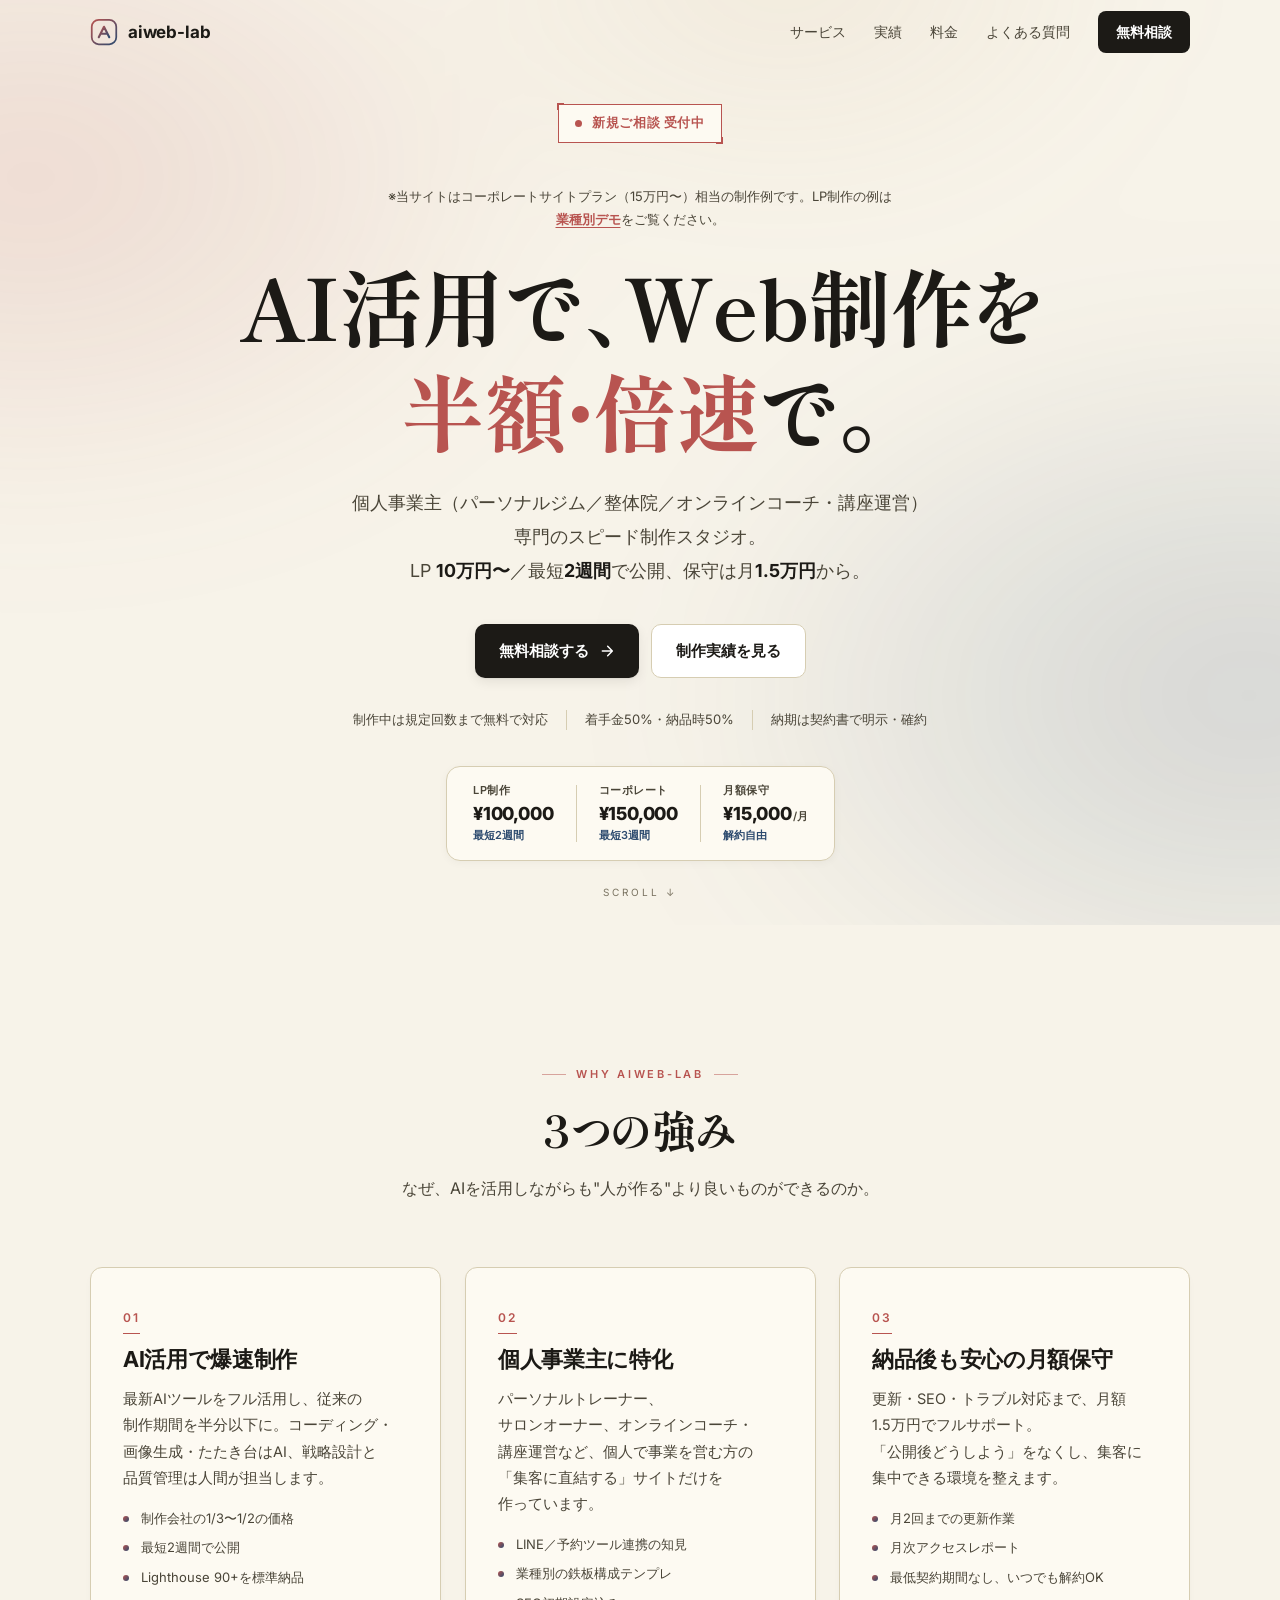
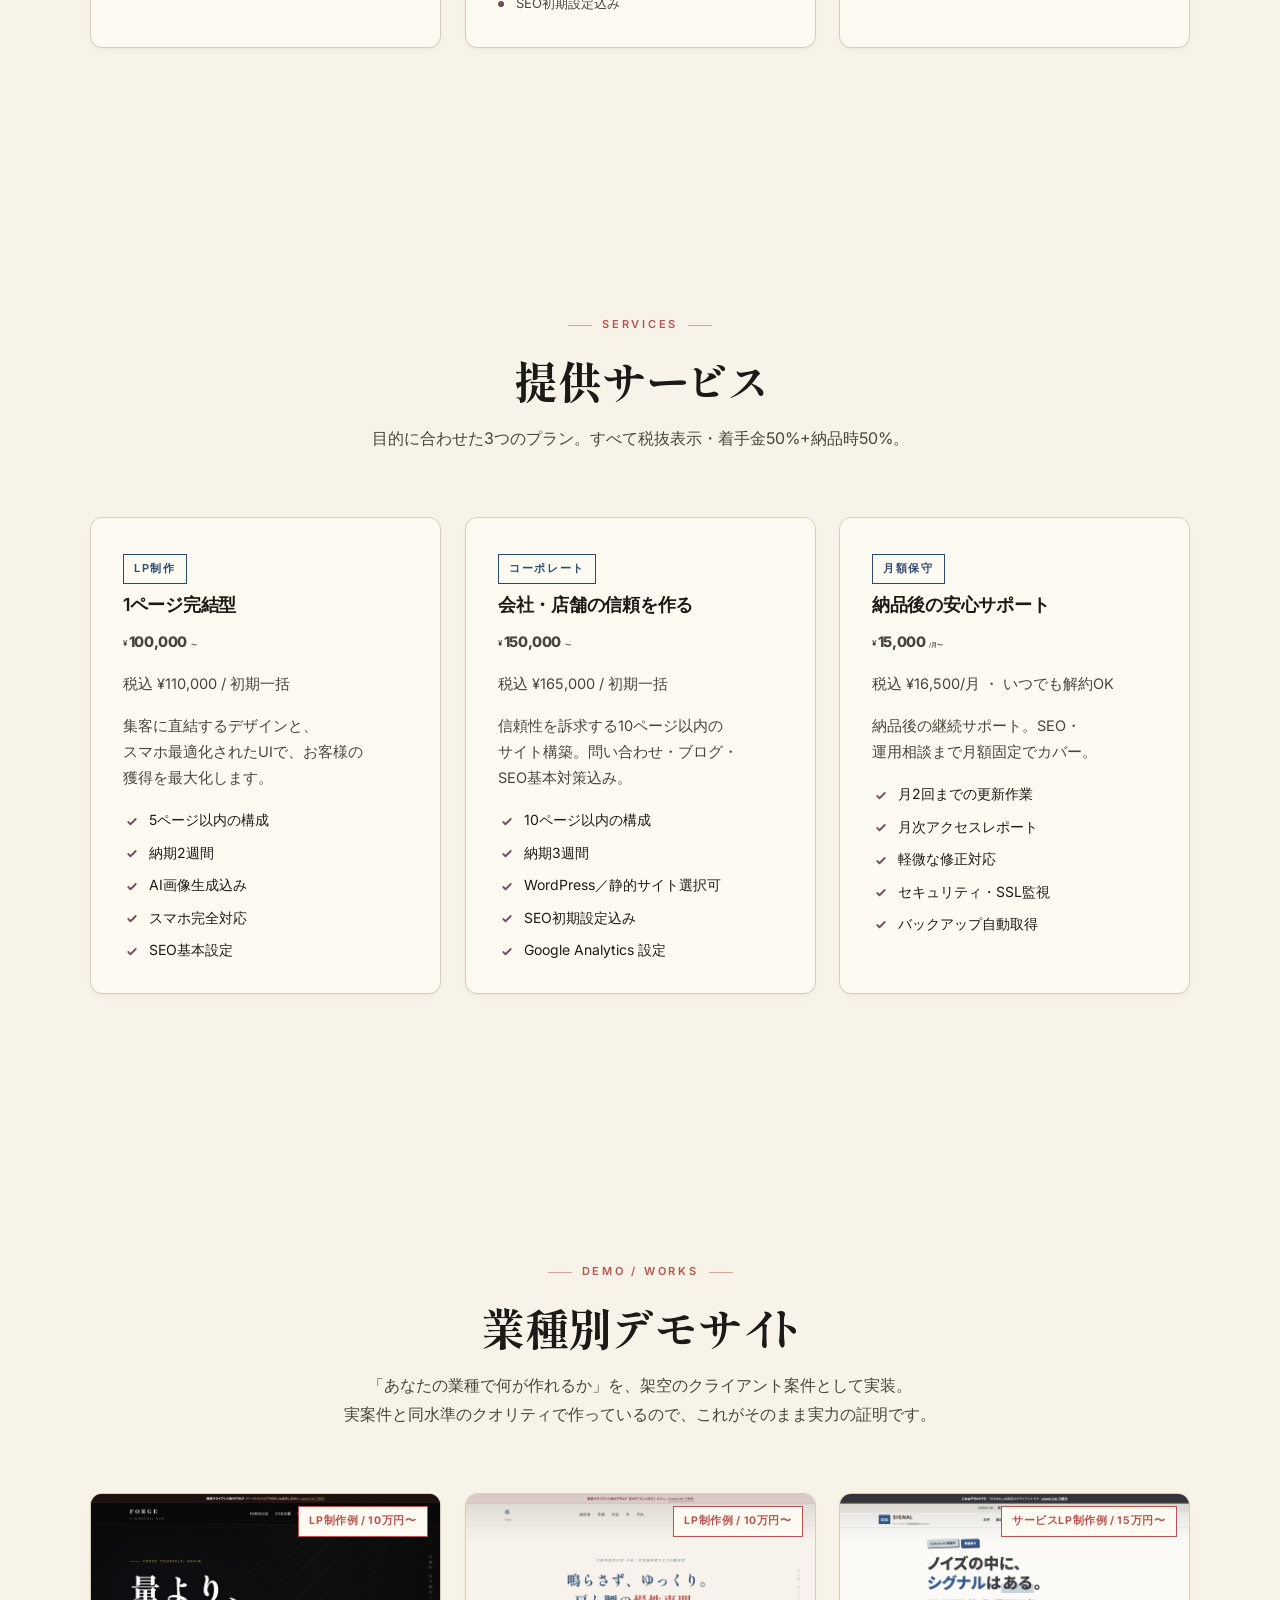
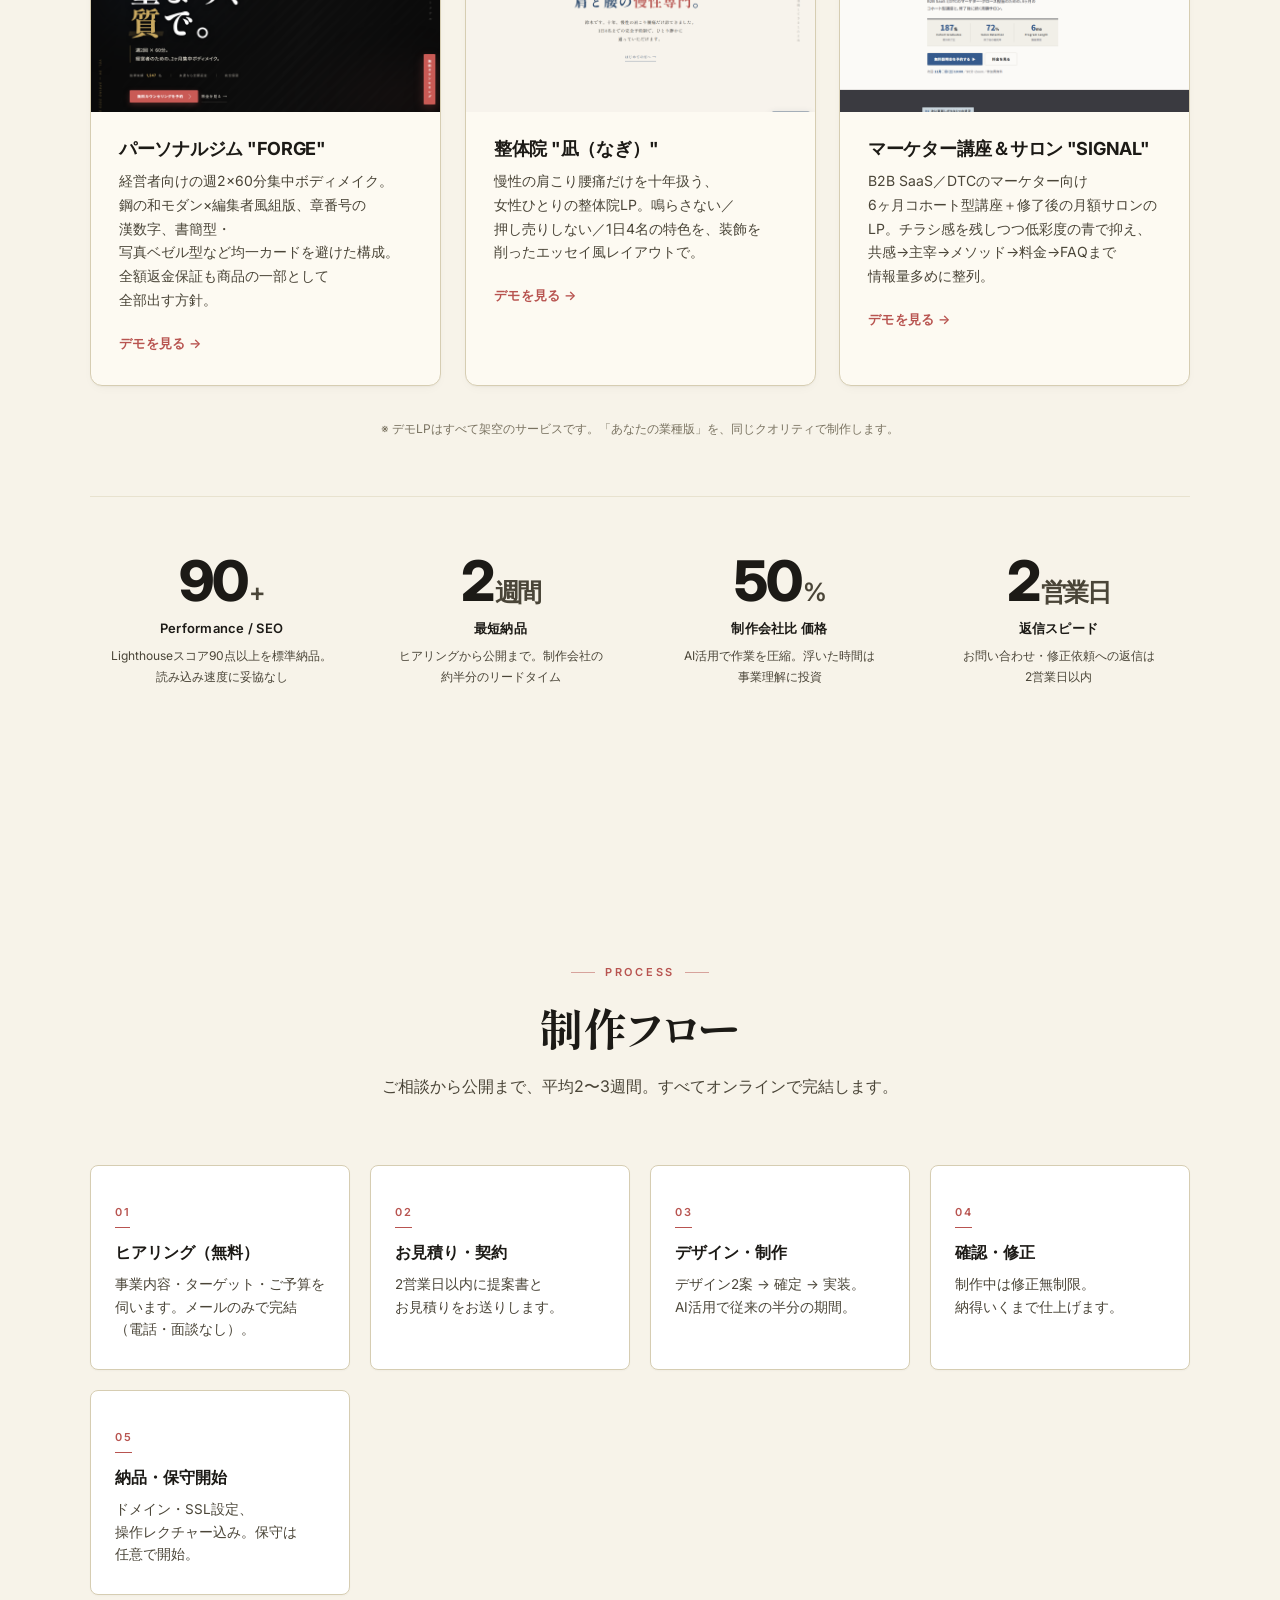
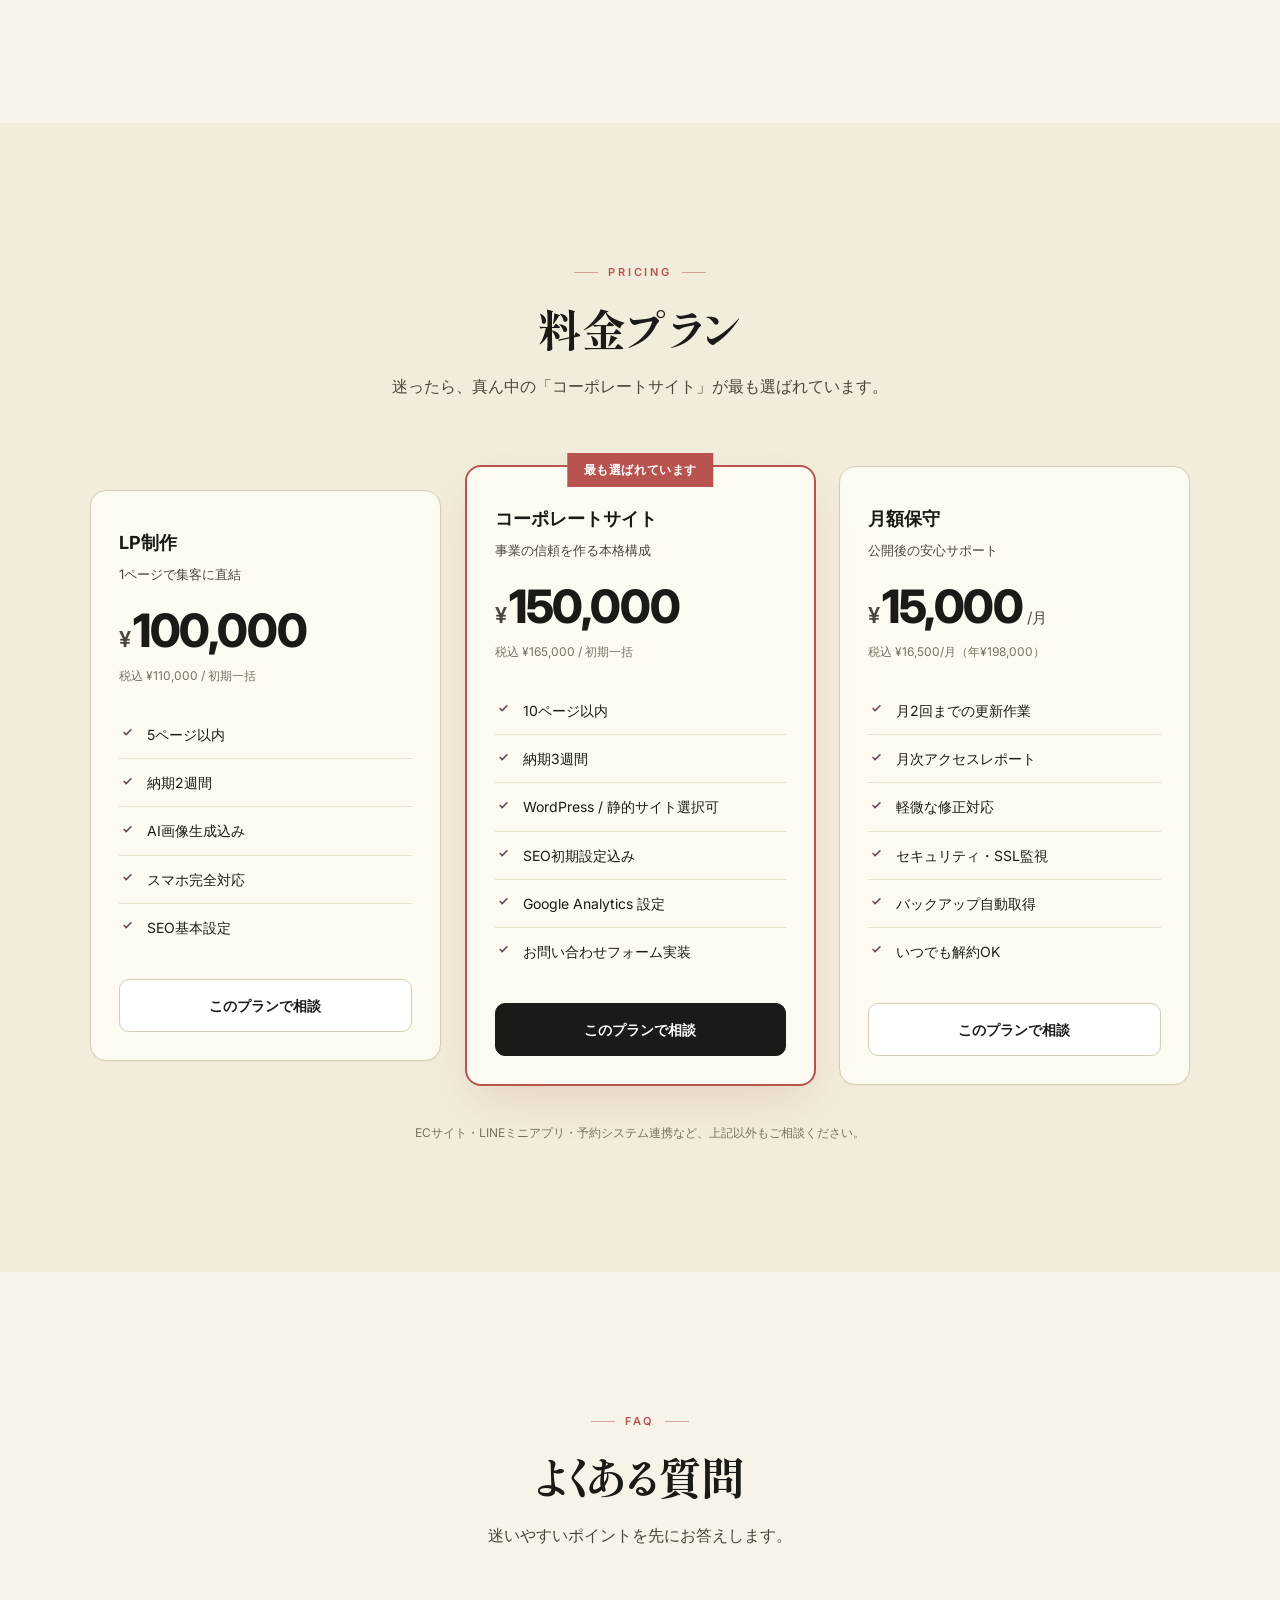
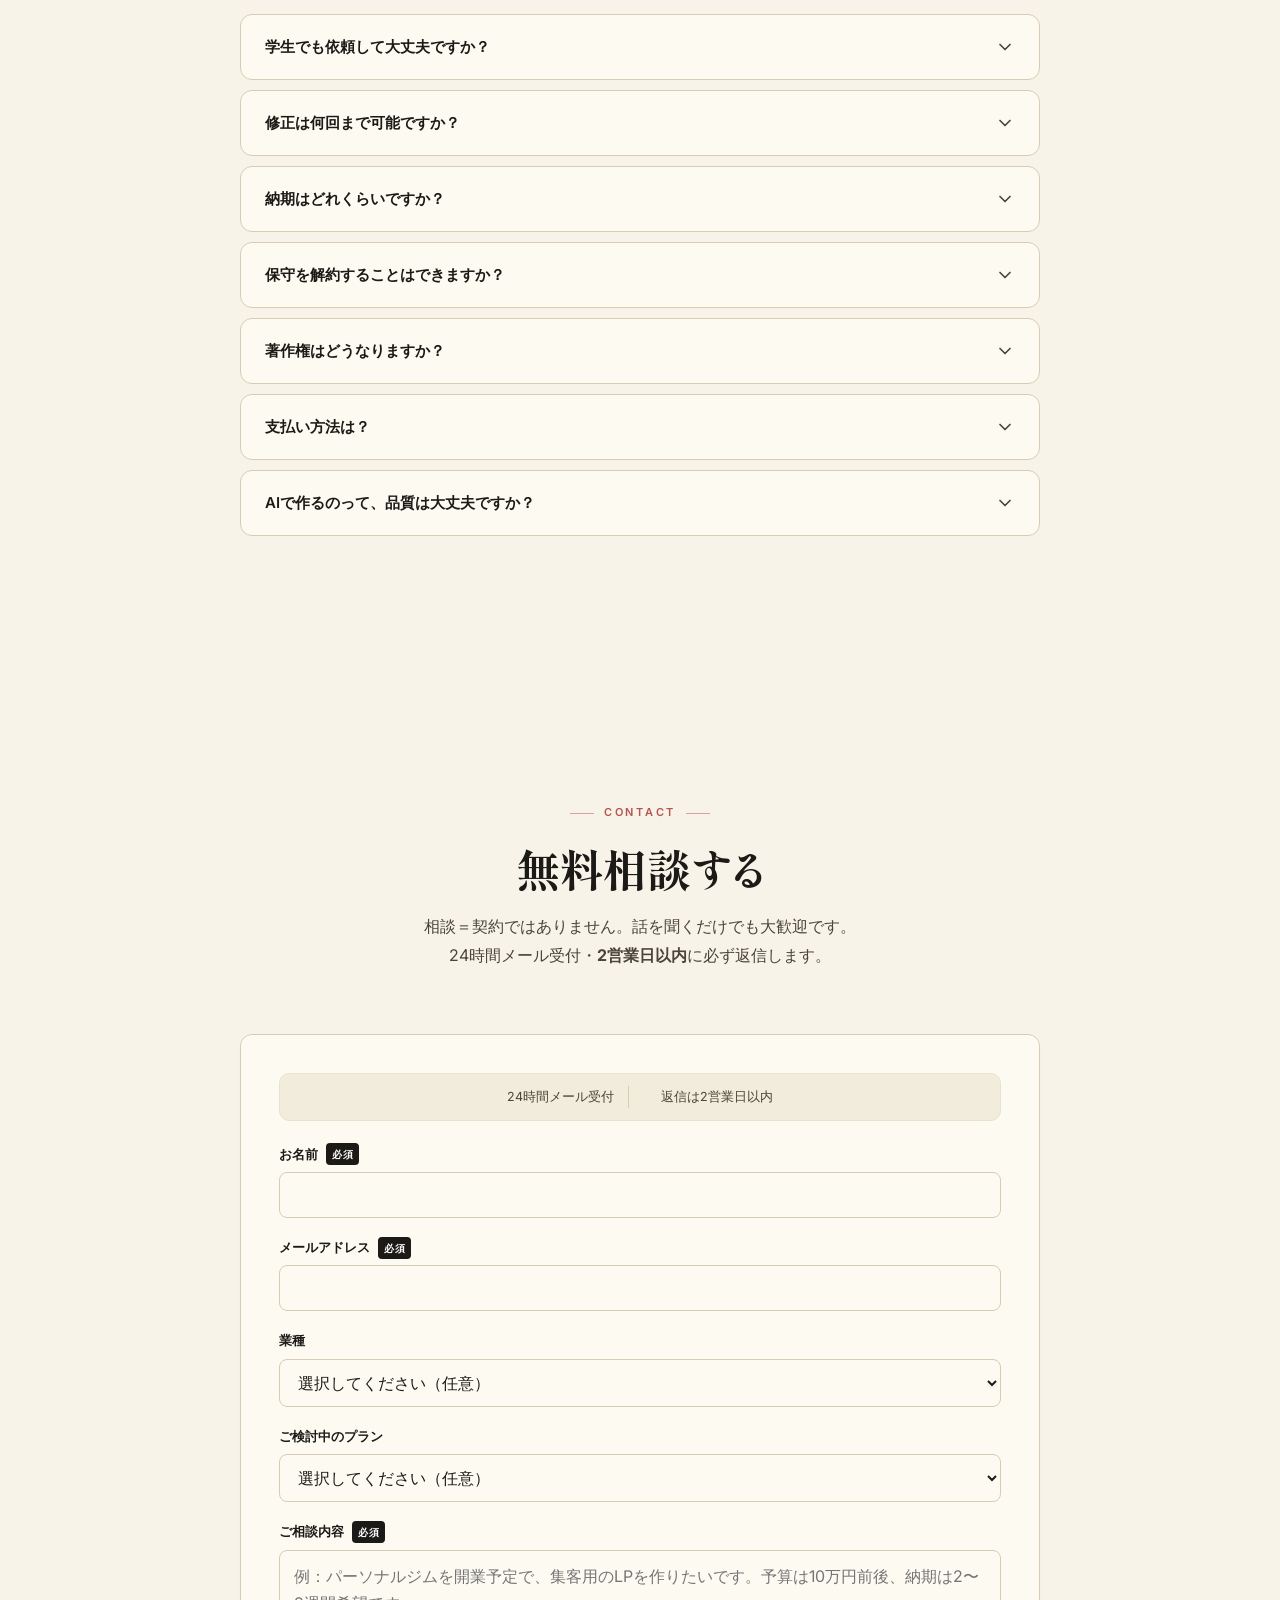
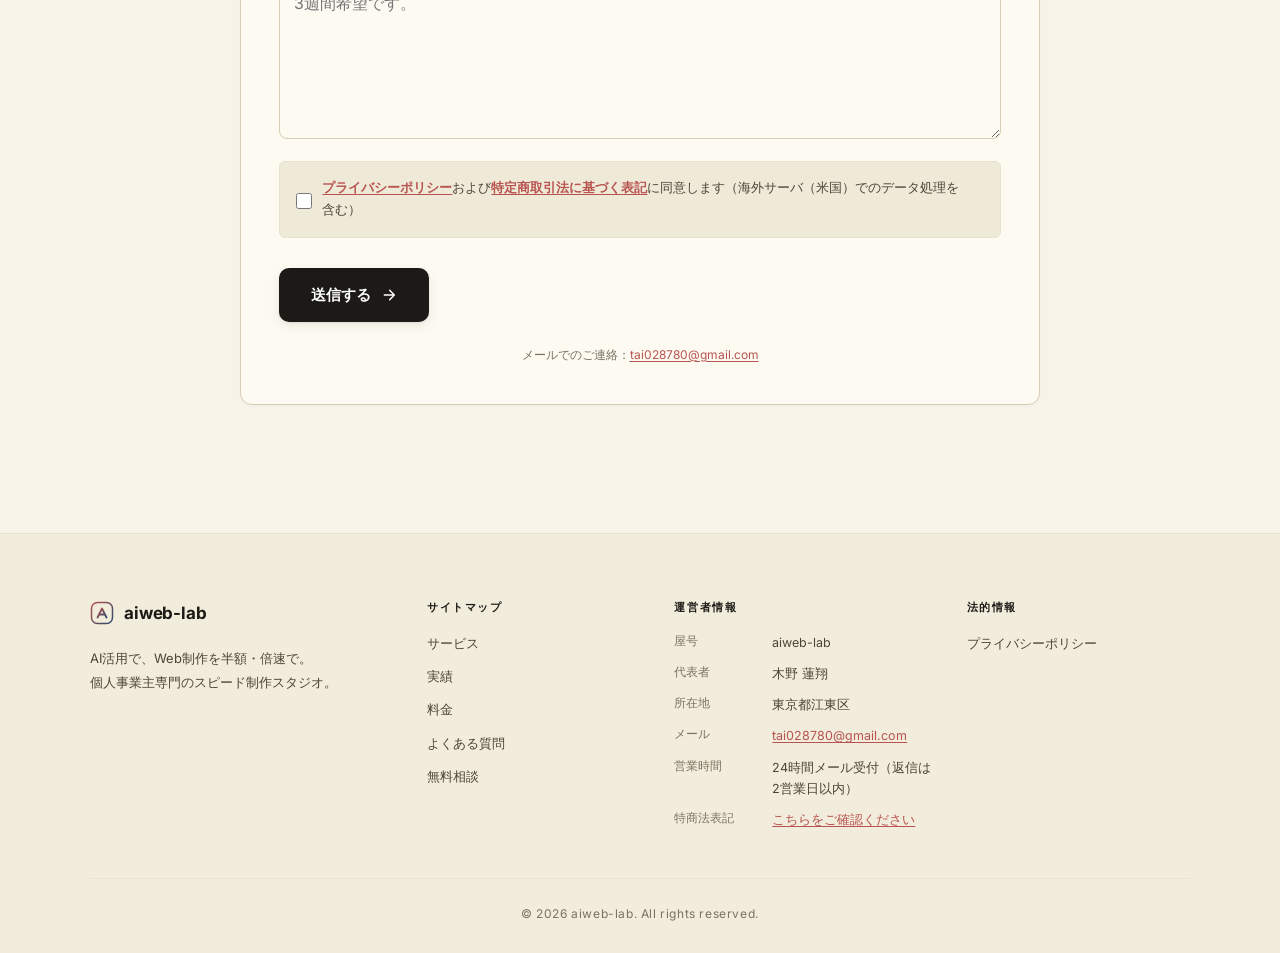
==== commit b90fa9ed: "Add files via upload" ====
--- a/index.html
+++ b/index.html
@@ -33,7 +33,7 @@
 <link rel="preconnect" href="https://fonts.gstatic.com" crossorigin>
 <link rel="preload" as="style" href="https://fonts.googleapis.com/css2?family=Inter:wght@400;500;600;700&family=Shippori+Mincho:wght@500;700;800&display=swap" onload="this.onload=null;this.rel='stylesheet'">
 <noscript><link rel="stylesheet" href="https://fonts.googleapis.com/css2?family=Inter:wght@400;500;600;700&family=Shippori+Mincho:wght@500;700;800&display=swap"></noscript>
-<link rel="stylesheet" href="assets/css/style.css">
+<link rel="stylesheet" href="assets/css/style.css?v=20260605">
 
 <script type="application/ld+json">
 {
@@ -49,7 +49,7 @@
       "description":"AIを活用した個人事業主向けWeb制作・保守運用スタジオ",
       "areaServed":"JP",
       "foundingDate":"2026",
-      "email":"aiweb.lab.jp@gmail.com"
+      "email":"tai028780@gmail.com"
     },
     {
       "@type":"Service",
@@ -59,20 +59,22 @@
       "areaServed":"JP",
       "serviceType":"Web Development",
       "offers":[
-        {"@type":"Offer","name":"LP制作","price":"100000","priceCurrency":"JPY"},
-        {"@type":"Offer","name":"コーポレートサイト制作","price":"150000","priceCurrency":"JPY"},
-        {"@type":"Offer","name":"月額保守","price":"15000","priceCurrency":"JPY","priceSpecification":{"@type":"UnitPriceSpecification","billingIncrement":1,"unitCode":"MON"}}
+        {"@type":"Offer","name":"LP制作","price":"110000","priceCurrency":"JPY","priceSpecification":{"@type":"PriceSpecification","price":"110000","priceCurrency":"JPY","valueAddedTaxIncluded":true}},
+        {"@type":"Offer","name":"コーポレートサイト制作","price":"165000","priceCurrency":"JPY","priceSpecification":{"@type":"PriceSpecification","price":"165000","priceCurrency":"JPY","valueAddedTaxIncluded":true}},
+        {"@type":"Offer","name":"月額保守","price":"16500","priceCurrency":"JPY","priceSpecification":{"@type":"UnitPriceSpecification","price":"16500","priceCurrency":"JPY","valueAddedTaxIncluded":true,"billingIncrement":1,"unitCode":"MON"}}
       ]
     },
     {
       "@type":"FAQPage",
+      "@id":"https://aiweb-lab.com/#faq",
       "mainEntity":[
-        {"@type":"Question","name":"学生でも依頼して大丈夫ですか？","acceptedAnswer":{"@type":"Answer","text":"はい、もちろんです。実務経験と最新AIツールを活用し、プロと同等の品質を提供しています。デモサイトもご覧いただけます。"}},
-        {"@type":"Question","name":"修正は何回まで可能ですか？","acceptedAnswer":{"@type":"Answer","text":"制作期間中は無制限です。納品後は月額保守内で対応します。"}},
-        {"@type":"Question","name":"納期はどれくらいですか？","acceptedAnswer":{"@type":"Answer","text":"LPで2週間、コーポレートで3週間が目安です。お急ぎの場合はご相談ください。"}},
-        {"@type":"Question","name":"保守は解約できますか？","acceptedAnswer":{"@type":"Answer","text":"はい、いつでも可能です。最低契約期間はありません。"}},
-        {"@type":"Question","name":"著作権はどうなりますか？","acceptedAnswer":{"@type":"Answer","text":"納品後、デザイン・コードの権利はすべてお客様に帰属します。"}},
-        {"@type":"Question","name":"支払い方法は？","acceptedAnswer":{"@type":"Answer","text":"銀行振込に対応しています。着手金50% + 納品時50%の2回払いが基本です。"}}
+        {"@type":"Question","name":"学生でも依頼して大丈夫ですか？","acceptedAnswer":{"@type":"Answer","text":"はい、もちろんです。実務経験と最新のAIツールを活用し、プロと同等の品質を提供しています。デモLPと月額保守の運用体制で、納品後も継続的にサポート可能です。"}},
+        {"@type":"Question","name":"修正は何回まで可能ですか？","acceptedAnswer":{"@type":"Answer","text":"制作中は規定回数まで無料です。納品後は月額保守内（月2回まで）で対応します。"}},
+        {"@type":"Question","name":"納期はどれくらいですか？","acceptedAnswer":{"@type":"Answer","text":"LPで2週間、コーポレートで3週間が目安です。お急ぎの場合は1週間〜での対応もご相談ください（特急料金あり）。"}},
+        {"@type":"Question","name":"保守を解約することはできますか？","acceptedAnswer":{"@type":"Answer","text":"はい、いつでも可能です。最低契約期間はありません。月の途中解約も日割り対応します。"}},
+        {"@type":"Question","name":"著作権はどうなりますか？","acceptedAnswer":{"@type":"Answer","text":"納品後、デザイン・コードの権利はすべてお客様に帰属します。第三者への譲渡・改変も自由です。"}},
+        {"@type":"Question","name":"支払い方法は？","acceptedAnswer":{"@type":"Answer","text":"銀行振込に対応しています。着手金50% + 納品時50%の2回払いが基本です。法人の場合は請求書払い（月末締め翌月末払い）にも対応します。"}},
+        {"@type":"Question","name":"AIで作るのって、品質は大丈夫ですか？","acceptedAnswer":{"@type":"Answer","text":"よくいただく質問です。答えは「むしろ品質が上がります」。AIに任せるのはコーディング・画像生成・文章のたたき台など作業の部分だけ。事業理解・戦略設計・最終品質チェックは人間が時間をかけて行います。AIで浮いた時間は、すべてあなたの事業理解に使います。"}}
       ]
     }
   ]
@@ -84,10 +86,10 @@
 window.dataLayer=window.dataLayer||[];function gtag(){dataLayer.push(arguments)}
 if(location.hostname==='aiweb-lab.com'){
   const s=document.createElement('script');
-  s.async=true;s.src='https://www.googletagmanager.com/gtag/js?id=G-XXXXXXXXXX';
+  s.async=true;s.src='https://www.googletagmanager.com/gtag/js?id=G-5KFF7C0B7F';
   document.head.appendChild(s);
   gtag('js',new Date());
-  gtag('config','G-XXXXXXXXXX',{anonymize_ip:true});
+  gtag('config','G-5KFF7C0B7F',{anonymize_ip:true});
 }
 </script>
 </head>
@@ -270,7 +272,7 @@
   <div class="container">
     <header class="section-head">
       <span class="eyebrow">Demo / Works</span>
-      <h2 id="s-demos" class="reveal">業種別デモ</h2>
+      <h2 id="s-demos" class="reveal">業種別デモサイト</h2>
       <p class="lead reveal" style="--d:.1s">
         「あなたの業種で何が作れるか」を、架空のクライアント案件として実装。<br>
         実案件と同水準のクオリティで作っているので、これがそのまま実力の証明です。
@@ -280,45 +282,30 @@
       <a class="card demo reveal" href="demos/gym.html" style="--d:.1s">
         <div class="demo-thumb gym" aria-hidden="true">
           <span class="plan-tag">LP制作例 / 10万円〜</span>
-          <div class="thumb-overlay"></div>
-          <div class="thumb-content">
-            <span class="thumb-tag">パーソナルジム</span>
-            <p class="thumb-h">3ヶ月後、別人の自分に。</p>
-          </div>
         </div>
         <div class="demo-body">
           <h3>パーソナルジム "FORGE"</h3>
-          <p>ストイック系の本格パーソナルジム。Before/After・トレーナー紹介・料金比較を軸に、行動を促す構成。</p>
+          <p>経営者向けの週2×60分集中ボディメイク。鋼の和モダン×編集者風組版、章番号の漢数字、書簡型・写真ベゼル型など均一カードを避けた構成。全額返金保証も商品の一部として全部出す方針。</p>
           <span class="demo-link">デモを見る →</span>
         </div>
       </a>
       <a class="card demo reveal" href="demos/salon.html" style="--d:.2s">
         <div class="demo-thumb salon" aria-hidden="true">
           <span class="plan-tag">LP制作例 / 10万円〜</span>
-          <div class="thumb-overlay"></div>
-          <div class="thumb-content">
-            <span class="thumb-tag">整体院・治療院</span>
-            <p class="thumb-h">その肩こり、3回で消える。</p>
-          </div>
         </div>
         <div class="demo-body">
           <h3>整体院 "凪（なぎ）"</h3>
-          <p>肩こり・腰痛の慢性症状改善に特化。LINE予約・症例写真・口コミで安心感を構築。</p>
+          <p>慢性の肩こり腰痛だけを十年扱う、女性ひとりの整体院LP。鳴らさない／押し売りしない／1日4名の特色を、装飾を削ったエッセイ風レイアウトで。</p>
           <span class="demo-link">デモを見る →</span>
         </div>
       </a>
-      <a class="card demo reveal" href="demos/coach.html" style="--d:.3s">
-        <div class="demo-thumb coach" aria-hidden="true">
-          <span class="plan-tag">コーポレート制作例 / 15万円〜</span>
-          <div class="thumb-overlay"></div>
-          <div class="thumb-content">
-            <span class="thumb-tag">オンラインコーチ・講座運営</span>
-            <p class="thumb-h">なんとなく不安な毎日から。</p>
-          </div>
+      <a class="card demo reveal" href="demos/academy.html" style="--d:.3s">
+        <div class="demo-thumb academy" aria-hidden="true">
+          <span class="plan-tag">サービスLP制作例 / 15万円〜</span>
         </div>
         <div class="demo-body">
-          <h3>キャリアコーチ "Compass"</h3>
-          <p>高単価コーチング向け長文LP。受講生インタビュー・メソッド図解・無料相談予約まで。</p>
+          <h3>マーケター講座＆サロン "SIGNAL"</h3>
+          <p>B2B SaaS／DTCのマーケター向け6ヶ月コホート型講座＋修了後の月額サロンのLP。チラシ感を残しつつ低彩度の青で抑え、共感→主宰→メソッド→料金→FAQまで情報量多めに整列。</p>
           <span class="demo-link">デモを見る →</span>
         </div>
       </a>
@@ -364,7 +351,7 @@
       <li class="reveal" style="--d:.05s">
         <span class="step">01</span>
         <h3>ヒアリング（無料）</h3>
-        <p>事業内容・ターゲット・ご予算を伺います。Zoom60分。</p>
+        <p>事業内容・ターゲット・ご予算を伺います。メールのみで完結（電話・面談なし）。</p>
       </li>
       <li class="reveal" style="--d:.1s">
         <span class="step">02</span>
@@ -569,13 +556,18 @@
         <textarea id="f-msg" name="message" rows="6" required aria-required="true" placeholder="例：パーソナルジムを開業予定で、集客用のLPを作りたいです。予算は10万円前後、納期は2〜3週間希望です。"></textarea>
       </div>
       <input type="text" name="_gotcha" style="display:none" tabindex="-1" autocomplete="off">
+      <div class="form-consent">
+        <label class="form-consent-label">
+          <input type="checkbox" name="consent" required aria-required="true">
+          <span><a href="privacy.html" target="_blank" rel="noopener">プライバシーポリシー</a>および<a href="tokushoho.html" target="_blank" rel="noopener">特定商取引法に基づく表記</a>に同意します（海外サーバ（米国）でのデータ処理を含む）</span>
+        </label>
+      </div>
       <button type="submit" class="btn-primary submit" data-ga="form_submit">
         送信する
         <svg width="16" height="16" viewBox="0 0 24 24" fill="none" aria-hidden="true"><path d="M5 12h14M13 5l7 7-7 7" stroke="currentColor" stroke-width="2.2" stroke-linecap="round" stroke-linejoin="round"/></svg>
       </button>
       <p class="form-note">
-        送信前に <a href="privacy.html">プライバシーポリシー</a> をご確認ください。<br>
-        メールでのご連絡：<a href="mailto:aiweb.lab.jp@gmail.com">aiweb.lab.jp@gmail.com</a>
+        メールでのご連絡：<a href="mailto:tai028780@gmail.com">tai028780@gmail.com</a>
       </p>
     </form>
   </div>
@@ -609,11 +601,11 @@
         <h4>運営者情報</h4>
         <ul class="biz">
           <li><span>屋号</span>aiweb-lab</li>
-          <li><span>代表者</span>〇〇〇〇</li>
-          <li><span>所在地</span>東京都〇〇区</li>
-          <li><span>メール</span><a href="mailto:aiweb.lab.jp@gmail.com">aiweb.lab.jp@gmail.com</a></li>
+          <li><span>代表者</span>木野 蓮翔</li>
+          <li><span>所在地</span>東京都江東区</li>
+          <li><span>メール</span><a href="mailto:tai028780@gmail.com">tai028780@gmail.com</a></li>
           <li><span>営業時間</span>24時間メール受付（返信は2営業日以内）</li>
-          <li><span>特商法表記</span>ご請求時に書面でご案内します</li>
+          <li><span>特商法表記</span><a href="tokushoho.html">こちらをご確認ください</a></li>
         </ul>
       </div>
       <div>
--- a/assets/css/style.css
+++ b/assets/css/style.css
@@ -70,7 +70,11 @@
   -webkit-font-smoothing:antialiased;
   text-rendering:optimizeLegibility;
   overflow-x:hidden;
-}
+  word-break:auto-phrase;
+  line-break:strict;
+}
+h1,h2,h3,h4{text-wrap:balance}
+p,li,blockquote,dd{text-wrap:pretty}
 img,svg,video{display:block;max-width:100%;height:auto}
 button{font:inherit;color:inherit;background:none;border:0;cursor:pointer}
 a{color:inherit;text-decoration:none}
@@ -104,9 +108,7 @@
   border-bottom:1px solid transparent;
 }
 .site-header[data-elevated="true"]{
-  background:rgba(247,243,233,.82);
-  backdrop-filter:saturate(160%) blur(14px);
-  -webkit-backdrop-filter:saturate(160%) blur(14px);
+  background:rgba(247,243,233,.96);
   border-bottom-color:var(--border-subtle);
 }
 .header-inner{
@@ -136,20 +138,24 @@
 
 @media (max-width:900px){
   .site-nav{
-    position:absolute;top:64px;left:0;right:0;
+    position:fixed; inset:64px 0 0 0;
+    z-index:60;
     flex-direction:column;align-items:stretch;gap:0;
-    background:rgba(247,243,233,.98);
-    backdrop-filter:blur(16px);-webkit-backdrop-filter:blur(16px);
-    border-bottom:1px solid var(--border-subtle);
-    padding:8px 20px 24px;
-    transform:translateY(-12px);opacity:0;pointer-events:none;
-    transition:transform .25s ease,opacity .25s ease;
+    background:#f7f3e9;
+    backdrop-filter:none;-webkit-backdrop-filter:none;
+    border-top:1px solid var(--border-subtle);
+    padding:24px 20px 32px;
+    overflow-y:auto;
+    transform:translateY(-110%);
+    transition:transform .35s cubic-bezier(.2,.7,.2,1);
+    pointer-events:none;
+    box-shadow:0 10px 40px rgba(0,0,0,.18);
   }
-  .site-nav[data-open="true"]{transform:none;opacity:1;pointer-events:auto}
-  .site-nav a{padding:14px 0;font-size:16px;border-bottom:1px solid var(--border-subtle);color:var(--fg)}
+  .site-nav[data-open="true"]{transform:none;pointer-events:auto}
+  .site-nav a{padding:16px 4px;font-size:16px;border-bottom:1px solid var(--border-subtle);color:var(--fg)}
   .site-nav a:last-child{border:0}
-  .nav-cta{margin-top:12px;text-align:center;padding:14px 20px;border-radius:10px}
-  .burger{display:flex}
+  .nav-cta{margin-top:16px;text-align:center;padding:14px 20px;border-radius:10px}
+  .burger{display:flex;position:relative;z-index:65}
 }
 
 /* =========================================================
@@ -183,6 +189,8 @@
   color:var(--fg-muted);
   margin:14px auto 22px;
   max-width:560px;
+  padding-inline:12px;
+  word-break:auto-phrase;text-wrap:pretty;
 }
 .hero-notice a{
   color:var(--vermilion);font-weight:600;
@@ -217,8 +225,10 @@
 
 .hero h1{
   font-family:var(--ff-display);
-  font-size:clamp(36px,7vw,84px);
-  line-height:1.18;letter-spacing:-.02em;
+  font-size:clamp(28px,8vw,84px);
+  line-height:1.25;letter-spacing:-.02em;
+  word-break:auto-phrase;text-wrap:balance;
+  padding-inline:8px;
   font-weight:700;
   margin-bottom:24px;
   font-feature-settings:"palt";
@@ -447,17 +457,19 @@
 }
 .demo-thumb{
   position:relative;aspect-ratio:16/10;overflow:hidden;
-  display:grid;place-items:center;
-}
-/* 和の色：朱・桜鼠・浅葱 */
-.demo-thumb.gym{background:linear-gradient(135deg,#c46b58 0%,#7c2a25 100%)}
-.demo-thumb.salon{background:linear-gradient(135deg,#d4a59a 0%,#a07569 100%)}
-.demo-thumb.coach{background:linear-gradient(135deg,#5a7a96 0%,#2c4a6e 100%)}
-.thumb-overlay{
-  position:absolute;inset:0;
-  background:linear-gradient(180deg,rgba(0,0,0,.15) 0%,rgba(0,0,0,.55) 100%);
-  pointer-events:none;
-}
+  background:#f3eee5 center top/cover no-repeat;
+}
+.demo-thumb::after{
+  content:"";position:absolute;inset:0;pointer-events:none;
+  background:linear-gradient(180deg,rgba(0,0,0,.12) 0%,rgba(0,0,0,0) 22%);
+}
+.demo-thumb.gym{background-image:url('../img/demos/gym.png');background-color:#1a1411}
+.demo-thumb.salon{background-image:url('../img/demos/salon.png');background-color:#F5F0E8}
+.demo-thumb.coach{background-image:url('../img/demos/coach.png');background-color:#fff}
+.demo-thumb.academy{background-image:url('../img/demos/academy.png?v=20260605');background-color:#fbfaf7;background-size:cover;background-position:top center}
+.demo .demo-thumb{transition:transform .6s cubic-bezier(.2,.7,.2,1)}
+.demo:hover .demo-thumb{transform:scale(1.02)}
+
 /* Plan tag — top right of demo thumb */
 .plan-tag{
   position:absolute;top:12px;right:12px;z-index:2;
@@ -468,23 +480,6 @@
   color:var(--vermilion);
   border:1px solid var(--vermilion);
 }
-.thumb-content{position:relative;text-align:center;padding:24px;color:#fff}
-.thumb-tag{
-  display:inline-block;font-size:11px;letter-spacing:.2em;
-  padding:4px 14px;border:1px solid rgba(255,255,255,.7);
-  color:#fff;margin-bottom:14px;font-weight:600;
-  background:transparent;
-}
-.thumb-h{
-  font-family:var(--ff-display);
-  font-size:clamp(20px,2.2vw,28px);font-weight:700;
-  letter-spacing:.02em;line-height:1.4;color:#fff;
-  text-shadow:0 2px 12px rgba(0,0,0,.4);
-}
-.thumb-deco{
-  position:absolute;inset:0;width:100%;height:100%;
-  pointer-events:none;opacity:.4;
-}
 .demo-body{padding:24px 28px 28px}
 .demo-body h3{font-size:18px;margin-bottom:8px;font-weight:700;color:var(--fg)}
 .demo-body p{color:var(--fg-muted);font-size:14px;line-height:1.7;margin-bottom:14px}
@@ -719,11 +714,11 @@
   background:var(--bg-2);
   border:1px solid var(--border);
   border-radius:8px;
-  color:var(--fg);font-size:15px;font-family:inherit;
+  color:var(--fg);font-size:16px;font-family:inherit;
   transition:border-color .2s ease,box-shadow .2s ease;
   min-height:44px;
 }
-.contact-form textarea{resize:vertical;line-height:1.7;font-size:14.5px}
+.contact-form textarea{resize:vertical;line-height:1.7;font-size:16px}
 .contact-form input:focus,
 .contact-form select:focus,
 .contact-form textarea:focus{
@@ -734,6 +729,11 @@
 .submit{align-self:flex-start;padding:14px 32px;margin-top:4px}
 .form-note{font-size:12px;color:var(--fg-subtle);text-align:center;line-height:1.8;margin-top:4px}
 .form-note a{color:var(--vermilion);text-decoration:underline;text-underline-offset:2px}
+.form-consent{margin:4px 0 8px}
+.form-consent-label{display:flex;gap:10px;align-items:flex-start;font-size:13px;color:var(--fg-muted);line-height:1.7;cursor:pointer;padding:14px 16px;background:var(--bg-3);border:1px solid var(--border-subtle);border-radius:6px}
+.form-consent-label input[type="checkbox"]{margin-top:3px;flex-shrink:0;width:16px;height:16px;accent-color:var(--vermilion);cursor:pointer}
+.form-consent-label a{color:var(--vermilion);text-decoration:underline;text-underline-offset:2px;font-weight:600}
+.form-consent-label a:hover{color:var(--vermilion-deep)}
 
 /* =========================================================
    FOOTER
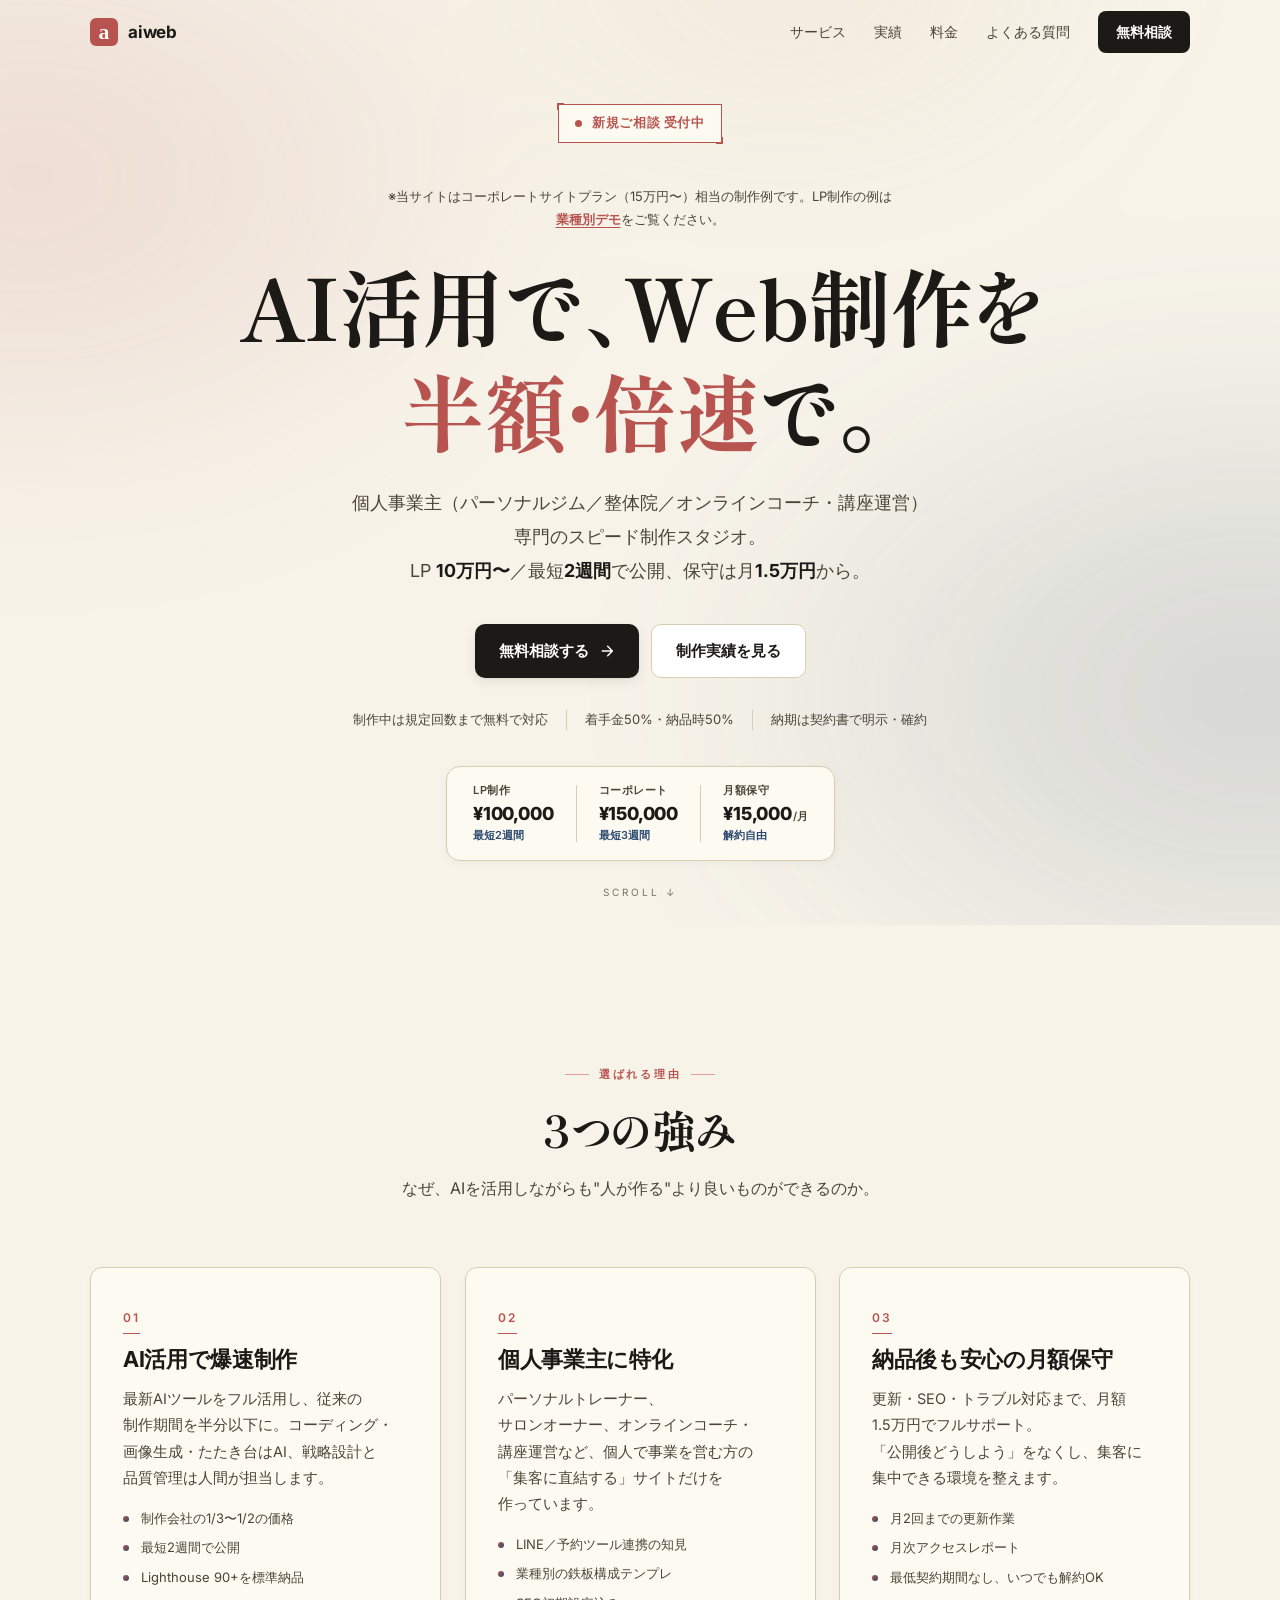
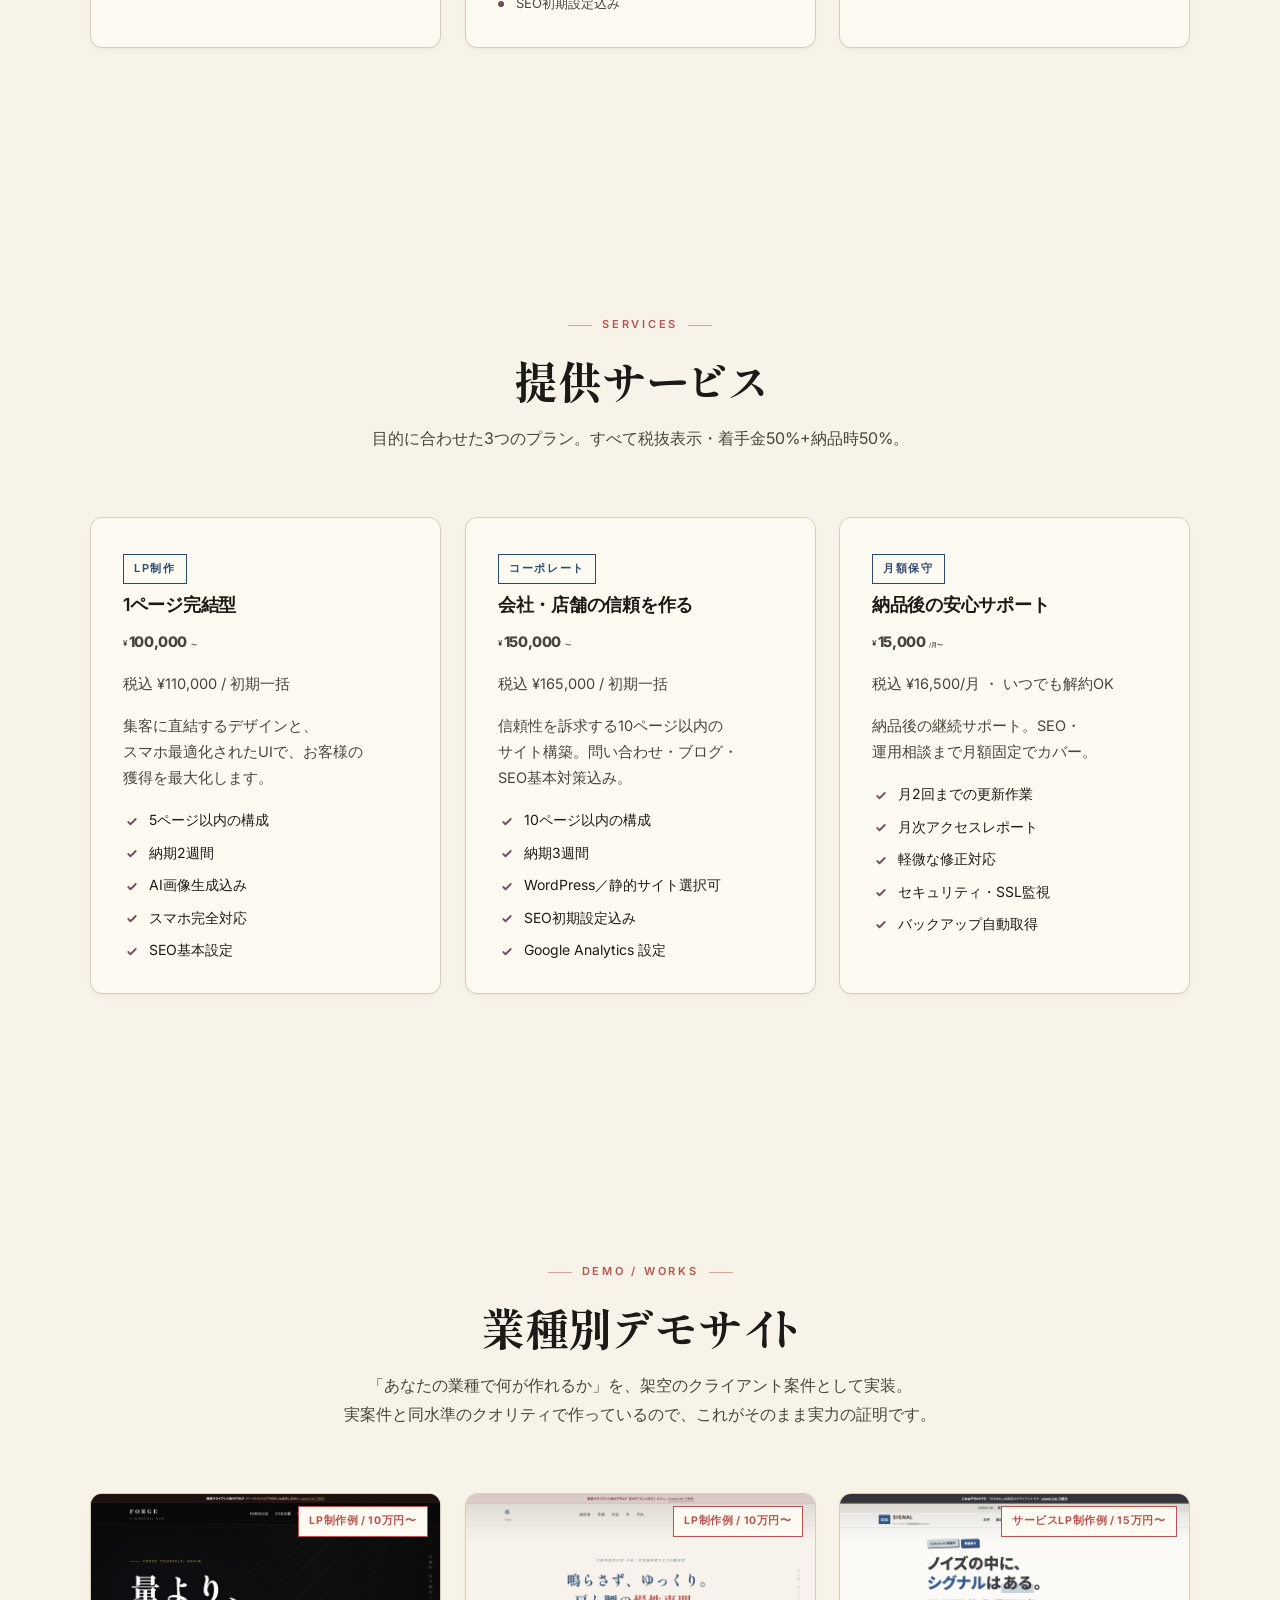
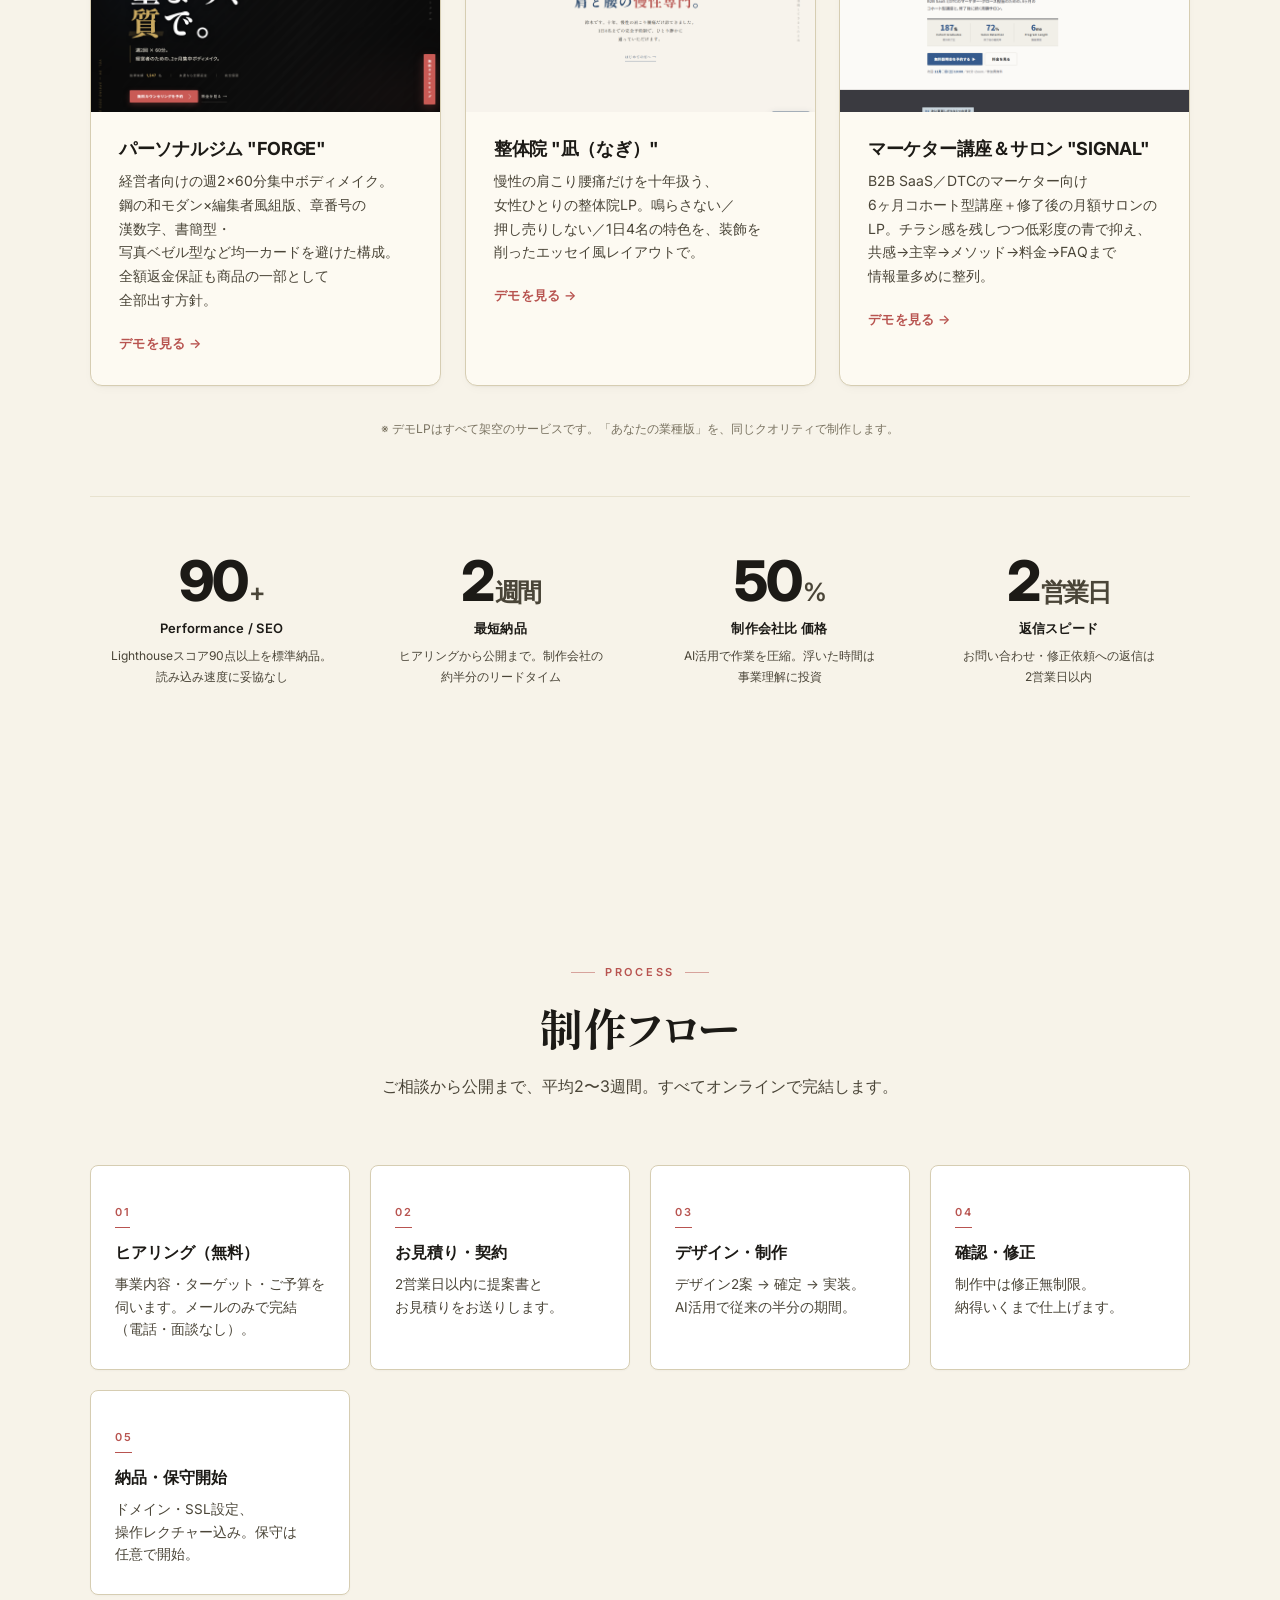
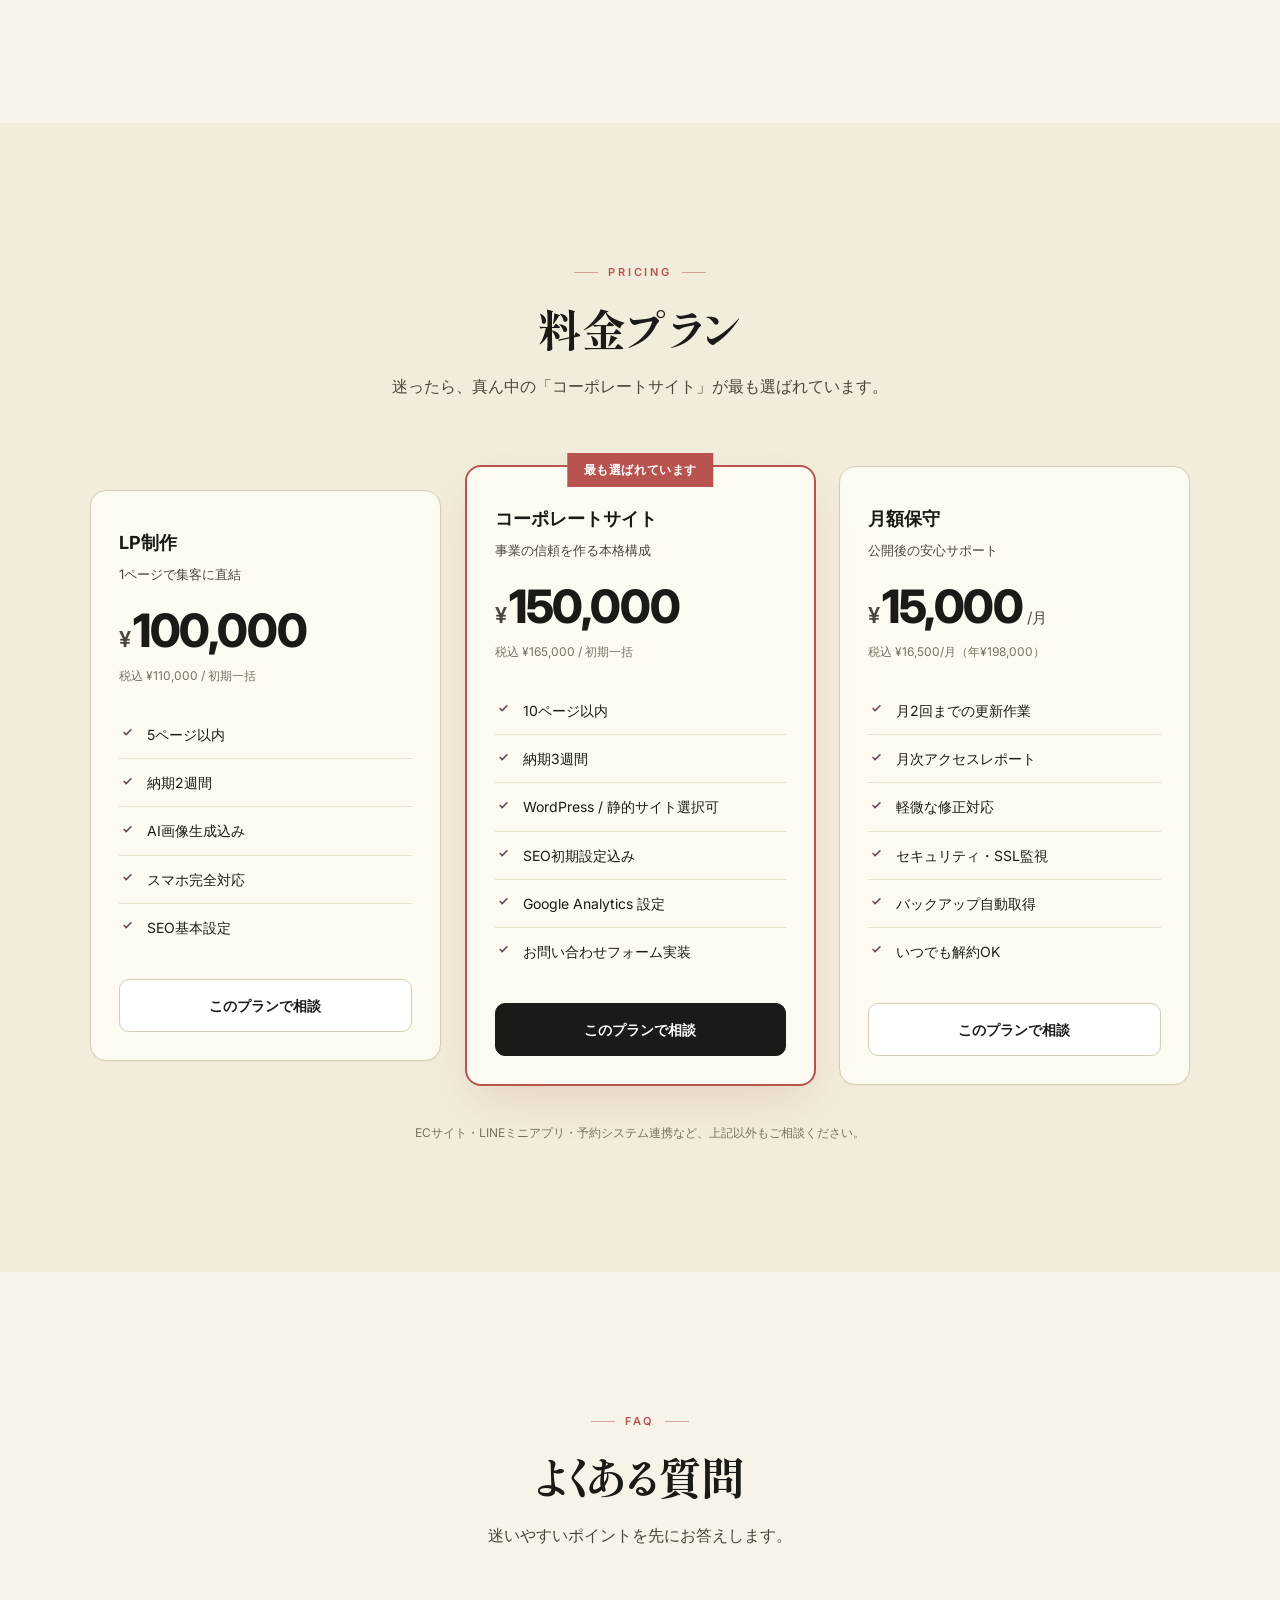
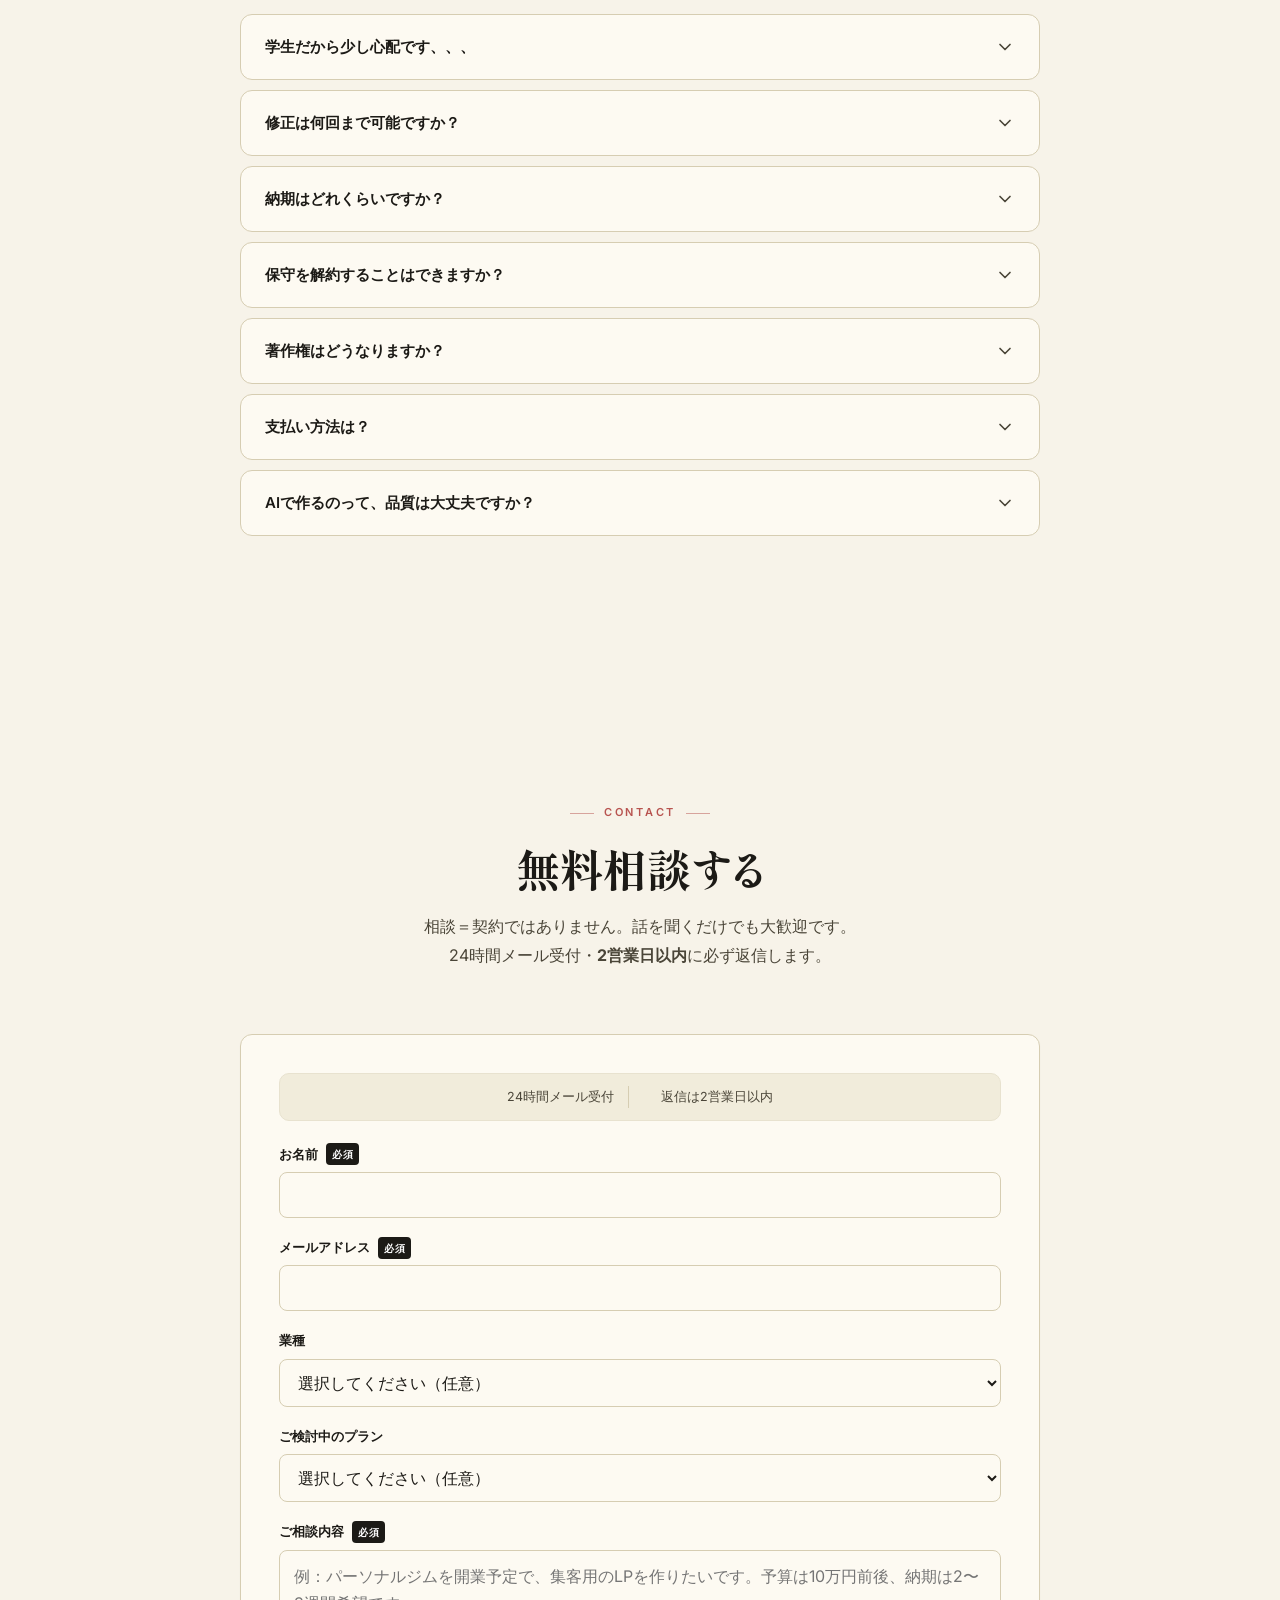
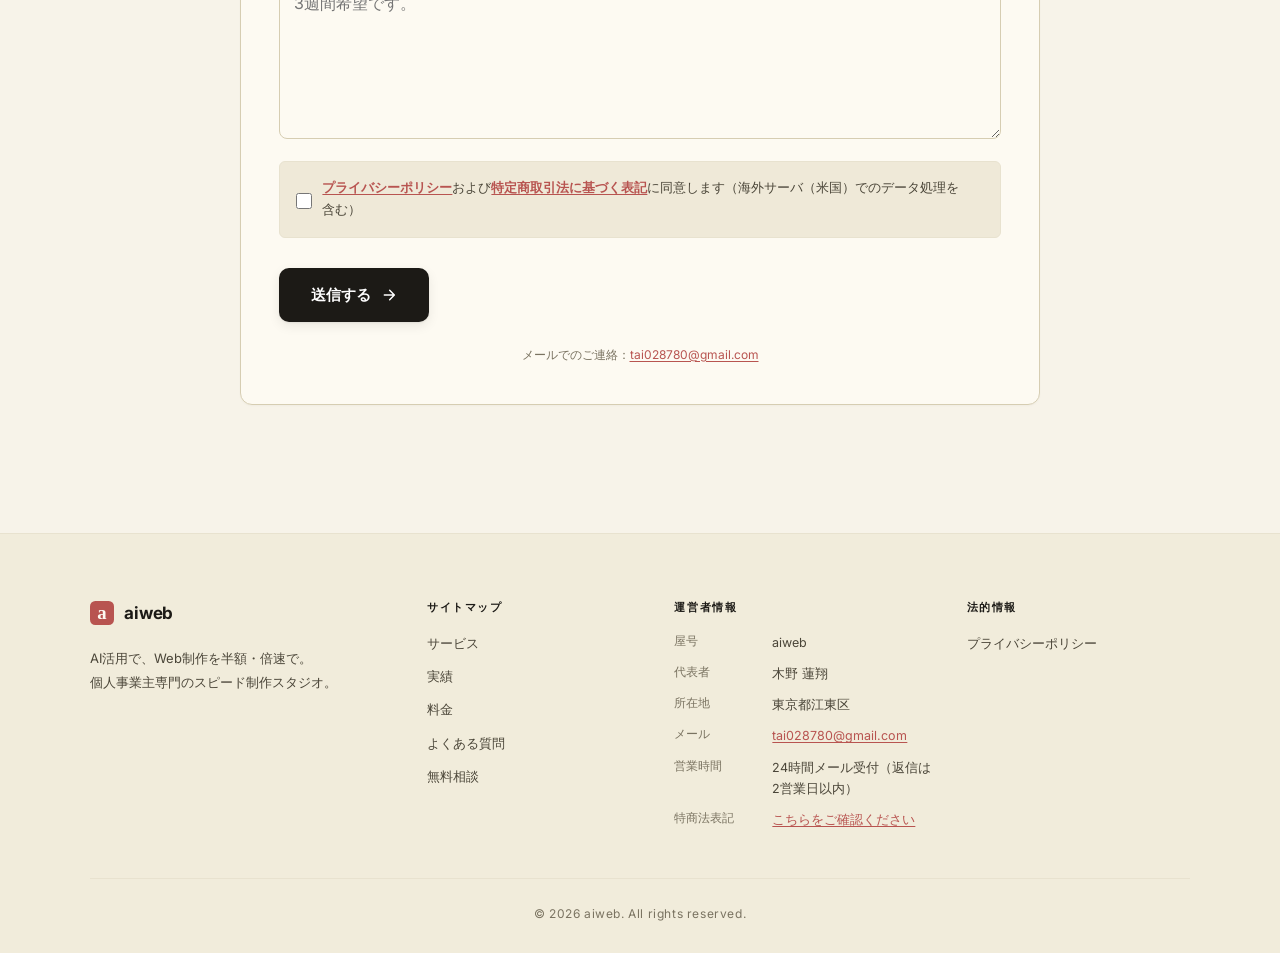
==== commit 7b638941: "Add files via upload" ====
--- a/index.html
+++ b/index.html
@@ -6,14 +6,14 @@
 <meta name="format-detection" content="telephone=no">
 <meta name="theme-color" content="#ffffff">
 
-<title>aiweb-lab｜AI活用で、Web制作を半額・倍速で。個人事業主専門のスピード制作スタジオ</title>
-<meta name="description" content="aiweb-labは個人事業主（パーソナルジム・整体院・オンラインコーチ）専門のWeb制作スタジオ。AI活用で従来の半額・倍速。LP10万円〜／コーポレート15万円〜／月額保守1.5万円。最短2週間で公開。">
+<title>aiweb｜AI×Web制作×半額・倍速 — 個人事業主専門のスピード制作スタジオ</title>
+<meta name="description" content="aiweb（屋号）。個人事業主（パーソナルジム・整体院・オンラインコーチ）専門のWeb制作スタジオ。AI活用で従来の半額・倍速。LP10万円〜／コーポレート15万円〜／月額保守1.5万円。最短2週間で公開。">
 <meta name="robots" content="index,follow,max-image-preview:large">
 <link rel="canonical" href="https://aiweb-lab.com/">
 
 <meta property="og:type" content="website">
-<meta property="og:site_name" content="aiweb-lab">
-<meta property="og:title" content="aiweb-lab｜AI活用で、Web制作を半額・倍速で。">
+<meta property="og:site_name" content="aiweb｜AI×Web制作×半額・倍速">
+<meta property="og:title" content="aiweb｜AI×Web制作×半額・倍速">
 <meta property="og:description" content="個人事業主専門。LP10万円〜／コーポレート15万円〜／保守1.5万円/月。AI活用で最短2週間納品。">
 <meta property="og:url" content="https://aiweb-lab.com/">
 <meta property="og:image" content="https://aiweb-lab.com/assets/img/og-image.png">
@@ -21,7 +21,7 @@
 <meta property="og:image:height" content="630">
 <meta property="og:locale" content="ja_JP">
 <meta name="twitter:card" content="summary_large_image">
-<meta name="twitter:title" content="aiweb-lab｜AI活用で、Web制作を半額・倍速で。">
+<meta name="twitter:title" content="aiweb｜AI×Web制作×半額・倍速">
 <meta name="twitter:description" content="個人事業主専門のスピード制作スタジオ。LP10万円〜／最短2週間。">
 <meta name="twitter:image" content="https://aiweb-lab.com/assets/img/og-image.png">
 
@@ -42,8 +42,8 @@
     {
       "@type":"Organization",
       "@id":"https://aiweb-lab.com/#org",
-      "name":"aiweb-lab",
-      "alternateName":"AI Web Lab",
+      "name":"aiweb",
+      "alternateName":"AI×Web制作×半額・倍速",
       "url":"https://aiweb-lab.com/",
       "logo":"https://aiweb-lab.com/assets/img/logo.png",
       "description":"AIを活用した個人事業主向けWeb制作・保守運用スタジオ",
@@ -68,7 +68,7 @@
       "@type":"FAQPage",
       "@id":"https://aiweb-lab.com/#faq",
       "mainEntity":[
-        {"@type":"Question","name":"学生でも依頼して大丈夫ですか？","acceptedAnswer":{"@type":"Answer","text":"はい、もちろんです。実務経験と最新のAIツールを活用し、プロと同等の品質を提供しています。デモLPと月額保守の運用体制で、納品後も継続的にサポート可能です。"}},
+        {"@type":"Question","name":"学生だから少し心配です、、、","acceptedAnswer":{"@type":"Answer","text":"はい、もちろんです。実務経験と最新のAIツールを活用し、プロと同等の品質を提供しています。デモLPと月額保守の運用体制で、納品後も継続的にサポート可能です。"}},
         {"@type":"Question","name":"修正は何回まで可能ですか？","acceptedAnswer":{"@type":"Answer","text":"制作中は規定回数まで無料です。納品後は月額保守内（月2回まで）で対応します。"}},
         {"@type":"Question","name":"納期はどれくらいですか？","acceptedAnswer":{"@type":"Answer","text":"LPで2週間、コーポレートで3週間が目安です。お急ぎの場合は1週間〜での対応もご相談ください（特急料金あり）。"}},
         {"@type":"Question","name":"保守を解約することはできますか？","acceptedAnswer":{"@type":"Answer","text":"はい、いつでも可能です。最低契約期間はありません。月の途中解約も日割り対応します。"}},
@@ -99,11 +99,11 @@
 
 <header class="site-header" data-elevated="false">
   <div class="container header-inner">
-    <a href="#" class="brand" aria-label="aiweb-lab トップへ">
+    <a href="#" class="brand" aria-label="aiweb トップへ">
       <span class="brand-mark" aria-hidden="true">
-        <svg viewBox="0 0 32 32" width="28" height="28"><defs><linearGradient id="lg" x1="0" y1="0" x2="1" y2="1"><stop offset="0%" stop-color="#b85450"/><stop offset="100%" stop-color="#2c4a6e"/></linearGradient></defs><rect x="2" y="2" width="28" height="28" rx="8" fill="none" stroke="url(#lg)" stroke-width="2"/><path d="M10 22 L16 10 L22 22 M12.5 18 H19.5" stroke="url(#lg)" stroke-width="2.4" stroke-linecap="round" stroke-linejoin="round" fill="none"/></svg>
+        <svg viewBox="0 0 32 32" width="28" height="28"><rect width="32" height="32" rx="7" fill="#b85450"/><text x="16" y="24.5" font-family="'Noto Serif JP','Yu Mincho','MS Mincho',serif" font-size="25" font-weight="700" text-anchor="middle" fill="#fdfaf2">a</text></svg>
       </span>
-      <span class="brand-text">aiweb-lab</span>
+      <span class="brand-text">aiweb</span>
     </a>
     <nav class="site-nav" id="site-nav" data-open="false" aria-label="グローバルナビ">
       <a href="#services">サービス</a>
@@ -167,7 +167,7 @@
 <section id="strengths" class="section" aria-labelledby="s-strengths">
   <div class="container">
     <header class="section-head">
-      <span class="eyebrow">Why aiweb-lab</span>
+      <span class="eyebrow">選ばれる理由</span>
       <h2 id="s-strengths" class="reveal">3つの強み</h2>
       <p class="lead reveal" style="--d:.1s">なぜ、AIを活用しながらも"人が作る"より良いものができるのか。</p>
     </header>
@@ -451,7 +451,7 @@
     <div class="faq-list">
       <details class="faq-item">
         <summary>
-          <span>学生でも依頼して大丈夫ですか？</span>
+          <span>学生だから少し心配です、、、</span>
           <svg class="chev" viewBox="0 0 24 24" aria-hidden="true"><path d="M6 9l6 6 6-6" stroke="currentColor" stroke-width="2" fill="none" stroke-linecap="round" stroke-linejoin="round"/></svg>
         </summary>
         <div class="faq-body"><p>はい、もちろんです。実務経験と最新のAIツールを活用し、プロと同等の品質を提供しています。デモLPと月額保守の運用体制で、納品後も継続的にサポート可能です。</p></div>
@@ -520,7 +520,7 @@
         <span>返信は2営業日以内</span>
       </p>
       <input type="hidden" name="_next" value="https://aiweb-lab.com/thanks.html">
-      <input type="hidden" name="_subject" value="【aiweb-lab】新しい無料相談">
+      <input type="hidden" name="_subject" value="【aiweb】新しい無料相談">
       <input type="hidden" name="_language" value="ja">
       <div class="form-row">
         <label for="f-name">お名前 <span class="req">必須</span></label>
@@ -581,9 +581,9 @@
       <div>
         <a href="#" class="brand">
           <span class="brand-mark" aria-hidden="true">
-            <svg viewBox="0 0 32 32" width="24" height="24"><defs><linearGradient id="lg2" x1="0" y1="0" x2="1" y2="1"><stop offset="0%" stop-color="#b85450"/><stop offset="100%" stop-color="#2c4a6e"/></linearGradient></defs><rect x="2" y="2" width="28" height="28" rx="8" fill="none" stroke="url(#lg2)" stroke-width="2"/><path d="M10 22 L16 10 L22 22 M12.5 18 H19.5" stroke="url(#lg2)" stroke-width="2.4" stroke-linecap="round" stroke-linejoin="round" fill="none"/></svg>
+            <svg viewBox="0 0 32 32" width="24" height="24"><rect width="32" height="32" rx="7" fill="#b85450"/><text x="16" y="24.5" font-family="'Noto Serif JP','Yu Mincho','MS Mincho',serif" font-size="25" font-weight="700" text-anchor="middle" fill="#fdfaf2">a</text></svg>
           </span>
-          <span class="brand-text">aiweb-lab</span>
+          <span class="brand-text">aiweb</span>
         </a>
         <p class="foot-desc">AI活用で、Web制作を半額・倍速で。<br>個人事業主専門のスピード制作スタジオ。</p>
       </div>
@@ -600,7 +600,7 @@
       <div>
         <h4>運営者情報</h4>
         <ul class="biz">
-          <li><span>屋号</span>aiweb-lab</li>
+          <li><span>屋号</span>aiweb</li>
           <li><span>代表者</span>木野 蓮翔</li>
           <li><span>所在地</span>東京都江東区</li>
           <li><span>メール</span><a href="mailto:tai028780@gmail.com">tai028780@gmail.com</a></li>
@@ -615,7 +615,7 @@
         </ul>
       </div>
     </div>
-    <p class="copyright">© 2026 aiweb-lab. All rights reserved.</p>
+    <p class="copyright">© 2026 aiweb. All rights reserved.</p>
   </div>
 </footer>
 
--- a/assets/css/style.css
+++ b/assets/css/style.css
@@ -1,5 +1,5 @@
 /* =========================================================
-   aiweb-lab — style.css
+   aiweb｜AI×Web制作×半額・倍速 — style.css
    Clean modern light theme
    ========================================================= */
 
